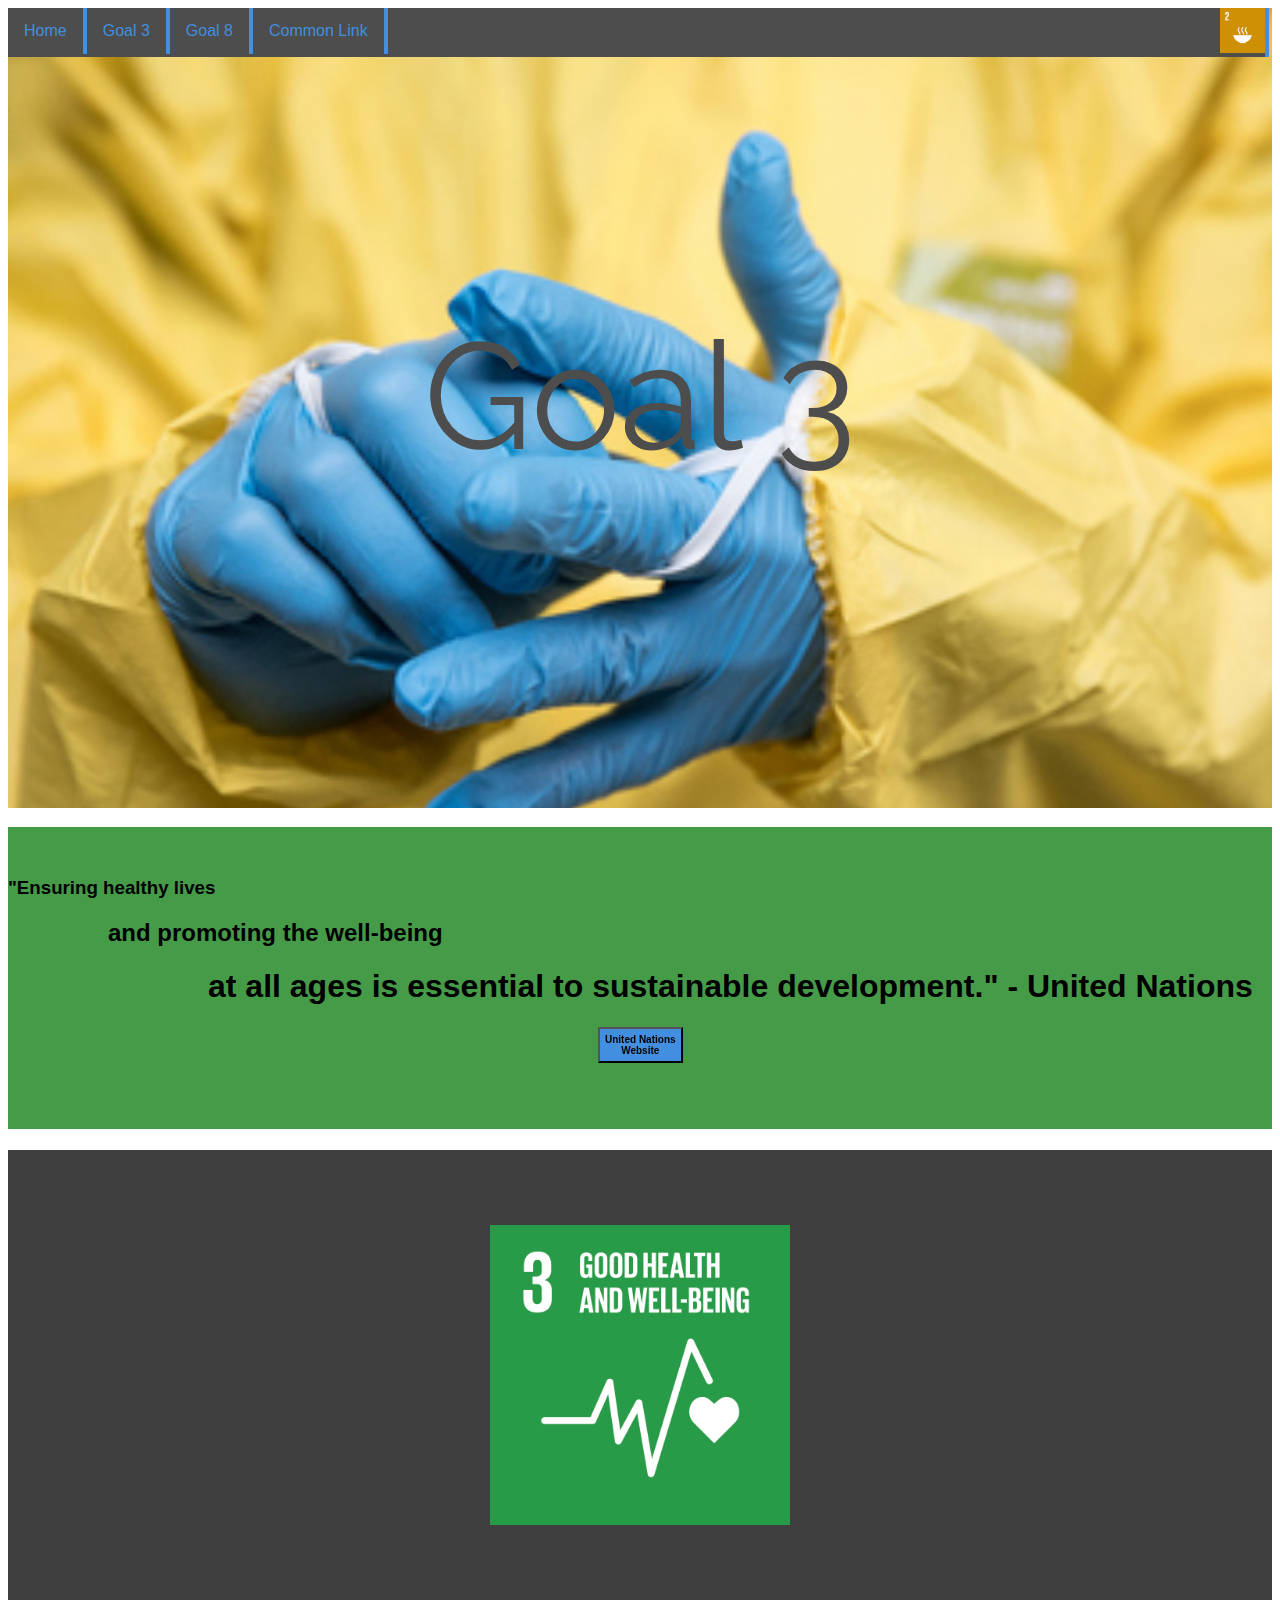
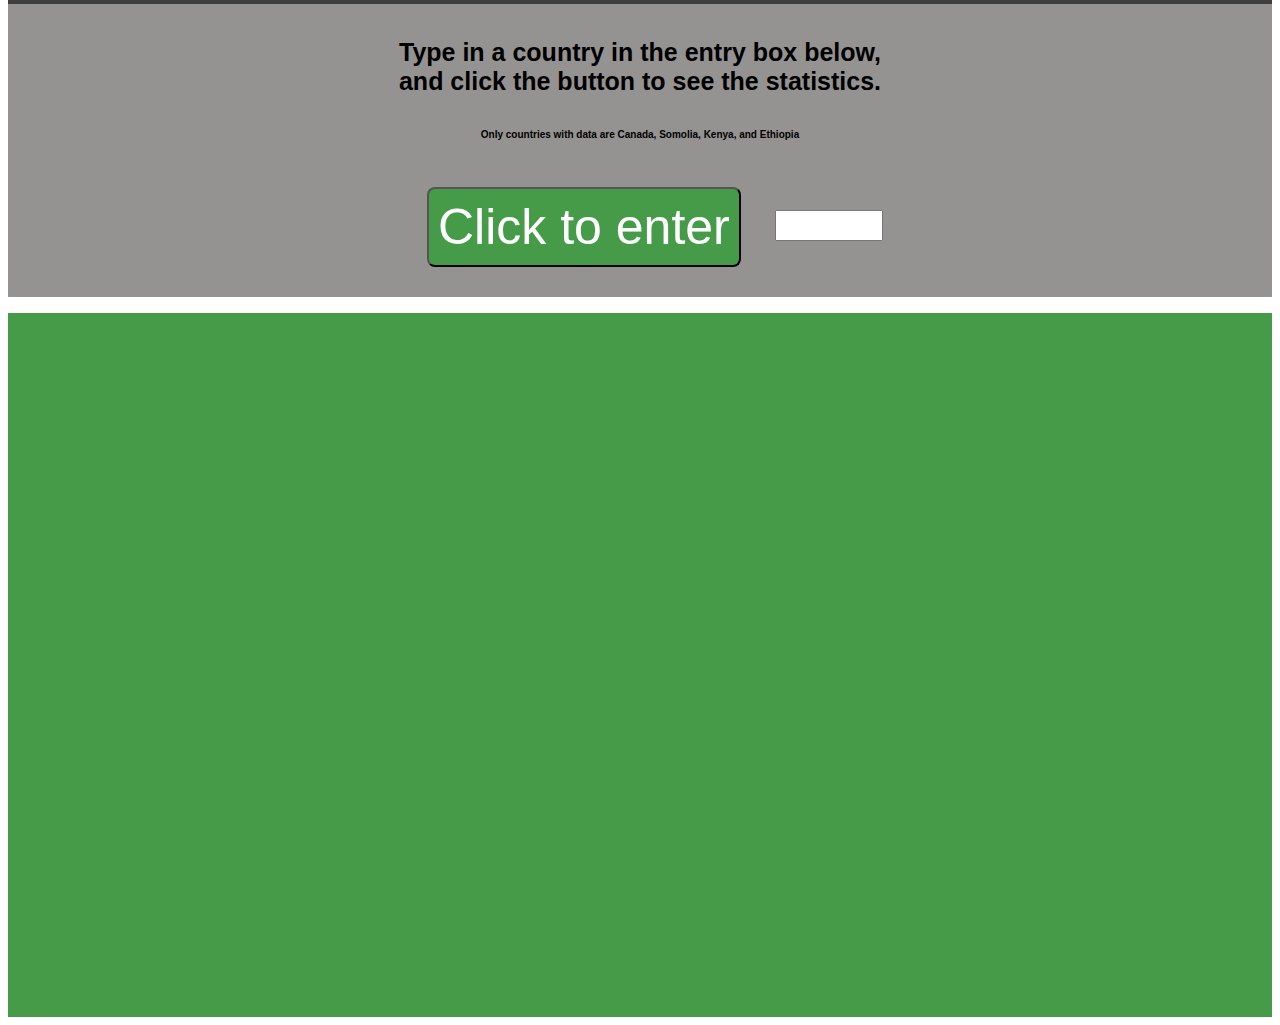
==== Final Project/goal3.html @ c84b636e "working on site" ====
<!DOCTYPE html>
<html>
<head>
	<title>Goal 3</title>

	<link rel="stylesheet" type="text/css" href="goalspages.css">

	<meta name="viewport" content="width=device-width, initial-scale=1">
    
    <link href="https://fonts.googleapis.com/css2?family=Raleway:wght@600&display=swap" rel="stylesheet">
</head>
<body>

<ul class="topnav">
	<li><a href="goals3-8LM.html">Home</a></li>
	<li><a href="goal3.html">Goal 3</a></li>
	<li><a href="goal8.html">Goal 8</a></li>
	<li><a href="commonlink.html">Common Link</a></li>
	<li style = "float: right;"> 
		<div id = "topimg">
			<img style = "height: 45px; width: auto" src="projectimages/17-Goals.gif">
		</div>
	</li>
</ul>

    
    
    
	<div class="parallax" div id="parallax3">
    <div class="parallaxtext" style="padding-top: 300px; color: #4D4D4D">Goal 3</div>
    </div>
    
			
    <div class="words" style="background-color: #469B49">
           
           <h3 style="padding-top: 50px"><strong>"Ensuring healthy lives</strong></h3>
           <h2 style="padding-left: 100px">and promoting the well-being</h2>
           <h1 style="padding-left: 200px; ">at all ages is essential to sustainable development." - United Nations</h1>
       
          <center> <button onclick="https://www.un.org/en/" class = "hvr-radial-out" style=" background: #418FDE; padding:5px; font-size: 10px; color: black; box-shadow: 0 0 0px rgba(0, 0, 0, 0);"><b>United Nations<br>Website</b></button></center>
        
        <h1 style="padding-bottom: 45px"></h1>
        
        </div>

	
<div class = "goalsdivs">
	
    <center>
        
        <div style="background-color: #3F3F3F">
        
        <img src="projectimages/E_SDG-goals_icons-individual-rgb-03.png" style="width: 300px; height: 300px; padding-top: 75px; padding-bottom: 75px">
            
        </div>
        
     <!-- <div class="flip-card">
  <div class="flip-card-inner">
    <div class="flip-card-front">
      <img src="projectimages/E_SDG-goals_icons-individual-rgb-03.png" alt="image" style="width:300px;height:300px;">
    </div>
    <div class="flip-card-back">
      <p class="words"></p>
    </div>
  </div>
</div>

-->
    
        
       
    
    
 <div class="words">
       
        <h4 style="font-size: 25px">Type in a country in the entry box below,<br>and click the button to see the statistics.</h4>
        <h5 style="font-size: 10px">Only countries with data are Canada, Somolia, Kenya, and Ethiopia</h5>
        </div>
        
       
        
        <button type="button"  id ="goal3button"  class = "hvr-radial-out" >Click to enter</button>
       
        <input type="text" id="fname">
       
            
        <p id="results"></p></center>


            
           
        
        
        
        
        
    
    
    
       
        
    </div>
    
    
 <div style="background-color: #469B49; padding-top: 50px; padding-bottom: 50px;" >
    
   <iframe src="https://ourworldindata.org/grapher/share-of-people-who-say-they-are-happy?time=1984..2014" style="width: 100%; height: 600px; border: 0px none;"></iframe> 
    
    </div>



<script src="script3.js"></script>


</body>
</html>
---- Final Project/goalspages.css ----
ul {
	  			list-style-type: none;
	  			margin: 0;
	  			padding: 0;
	  			overflow: hidden;
	  			background-color: #4D4D4D;
	  			position: fixed;
	  			width: 98.5%;
                z-index: 10000;
			}

			li {
			  	float: left;
			  	border-right: 4px solid #418FDE;
			}

			li a {
			  	display: block;
			  	color: #418FDE;
			  	text-align: center;
			 	padding: 14px 16px;
			  	text-decoration: none;
                font-family: 'Nunito Sans', sans-serif;
			  
			}


			li a:hover {
			  	background-color: #4D4D4D;
			}


		.hometitletext{

			color: #232222;
			font-size: 150px;
			text-align: center;
			font-family: 'Nunito Sans', sans-serif;

			
		}

        .parallaxtext{

			color: white;
			font-size: 150px;
			text-align: center;
			font-family: 'Raleway', sans-serif;;
			
		}



		#goal3button{

			background-color: #469B49;
			vertical-align: middle;
			color: white;
			font-size: 50px;
			padding: 9px;
			border-radius: 8px;
			margin: 30px;
			font-family: 'Nunito Sans', sans-serif;



		}

		#goal8button{

			background-color: #9F253E;
			vertical-align: middle;
			color: white;
			font-size: 50px;
			padding: 9px;
			border-radius: 8px;
			margin: 30px;
			font-family: 'Nunito Sans', sans-serif;

		}

		#commonlinkbtn{

			background-color: #949391;
			vertical-align: middle;
			color: white;
			font-size: 50px;
			padding: 9px;
			border-radius: 8px;
			margin: 30px;
			font-family: 'Nunito Sans', sans-serif;

		}

        .goalsdivs {
            
            background-color: #949391;
            
        }



		

		.active {
 			 background-color: #4D4D4D;
		}

		

		.parallax {

			
			min-height: 800px;
			background-attachment: fixed;
		  	background-position: center;
		  	background-repeat: no-repeat;
		  	background-size: cover;

		}

		#parallaxH {

			background-image: url("projectimages/Flag_of_the_United_Nations.svg");
		}

		#parallax3 {

			background-image: url("projectimages/817699.jpg");
		}
        
        #parallax8 {

			background-image: url("projectimages/429849.jpg");
		}

        #parallaxCL {
    			
            background-image: url("projectimages/United_Nations_Flags_-_cropped.jpg");

    
        }

		

		#smallimg {

			height: 100px;
			width: 100px;
			position: fixed;
			float: right;

		}

		#topimg {

			 float: right;

		}

        
        #results {
            
            text-align: center;
            font-family: 'Nunito Sans', sans-serif;
        }

        #fname {
            height: 25px;
            width: 100px;
            

        }


        .flip-card {
          background-color: transparent;
          width: 300px;
          height: 200px;
          perspective: 1000px;
          padding-top: 100px;
          padding-bottom: 200px;
        }

        .flip-card-inner {
          position: relative;
          width: 100%;
          height: 100%;
          text-align: center;
          transition: transform 0.9s;
          transform-style: preserve-3d;
        }

       /* .flip-card:hover .flip-card-inner {
          transform: rotateY(180deg);
        }
*/

        .flip-card-front, .flip-card-back {
          position: absolute;
          width: 100%;
          height: 100%;
          -webkit-backface-visibility: hidden;
          backface-visibility: hidden;
        }

        .flip-card-front {
          background-color: #bbb;
          color: black;
        }

        .flip-card-back {
        background-color: #469B49;
        color: white;
        transform: rotateY(180deg);
        width: 300px;
        height: 300px;
        }


        .words {
    
            font-family: 'Nunito Sans', sans-serif;
    
        }

        


ul.topnav li a:hover:not(.active) {background-color: #3F3F3F}
ul.topnav li a.active {background-color: #3F3F3F}




        .hvr-radial-out {
  display: inline-block;
  vertical-align: middle;
  -webkit-transform: perspective(1px) translateZ(0);
  transform: perspective(1px) translateZ(0);
  box-shadow: 0 0 1px rgba(0, 0, 0, 0);
  position: relative;
  overflow: hidden;
  background: #e1e1e1;
  -webkit-transition-property: color;
  transition-property: color;
  -webkit-transition-duration: 0.3s;
  transition-duration: 0.3s;
}
.hvr-radial-out:before {
  content: "";
  position: absolute;
  z-index: -1;
  top: 0;
  left: 0;
  right: 0;
  bottom: 0;
  background: #4D4D4D;
  border-radius: 100%;
  -webkit-transform: scale(0);
  transform: scale(0);
  -webkit-transition-property: transform;
  transition-property: transform;
  -webkit-transition-duration: 0.3s;
  transition-duration: 0.3s;
  -webkit-transition-timing-function: ease-out;
  transition-timing-function: ease-out;
}
.hvr-radial-out:hover, .hvr-radial-out:focus, .hvr-radial-out:active {
  color: white;
}
.hvr-radial-out:hover:before, .hvr-radial-out:focus:before, .hvr-radial-out:active:before {
  -webkit-transform: scale(2);
  transform: scale(2);
}
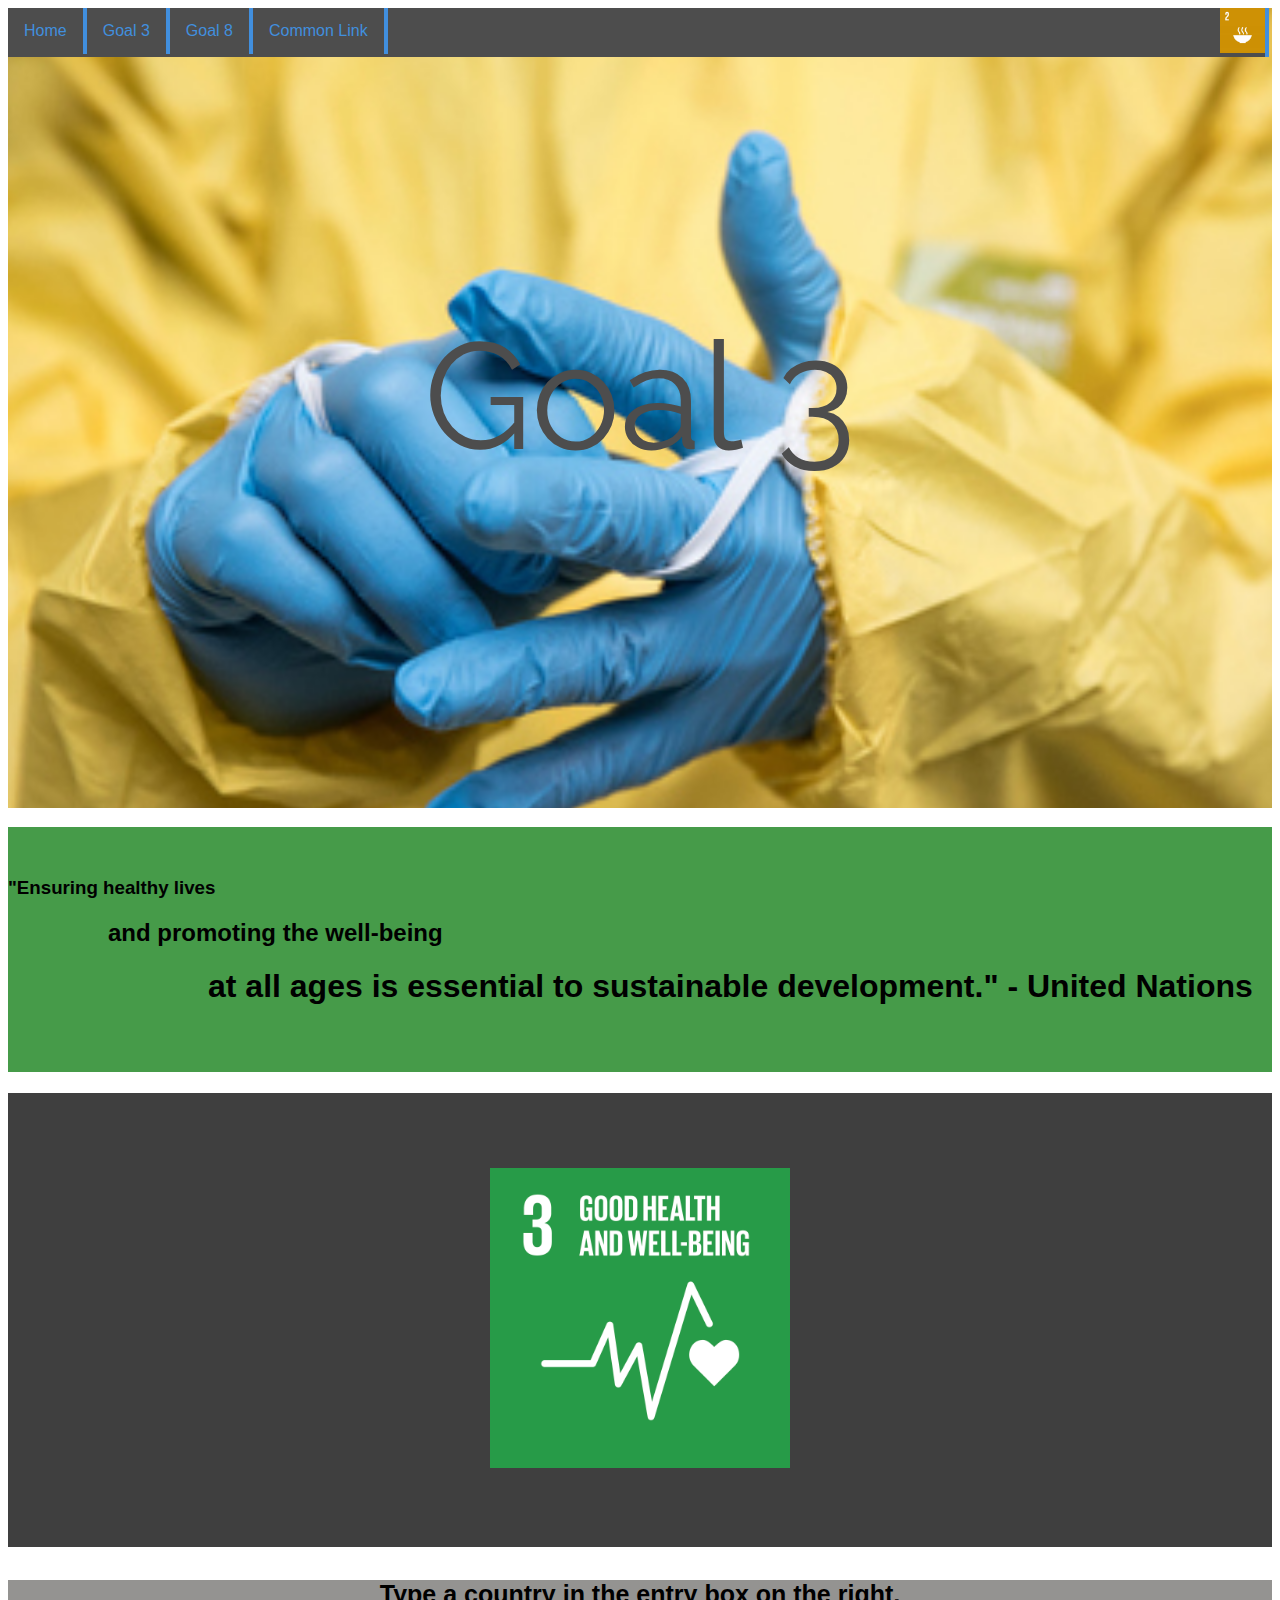
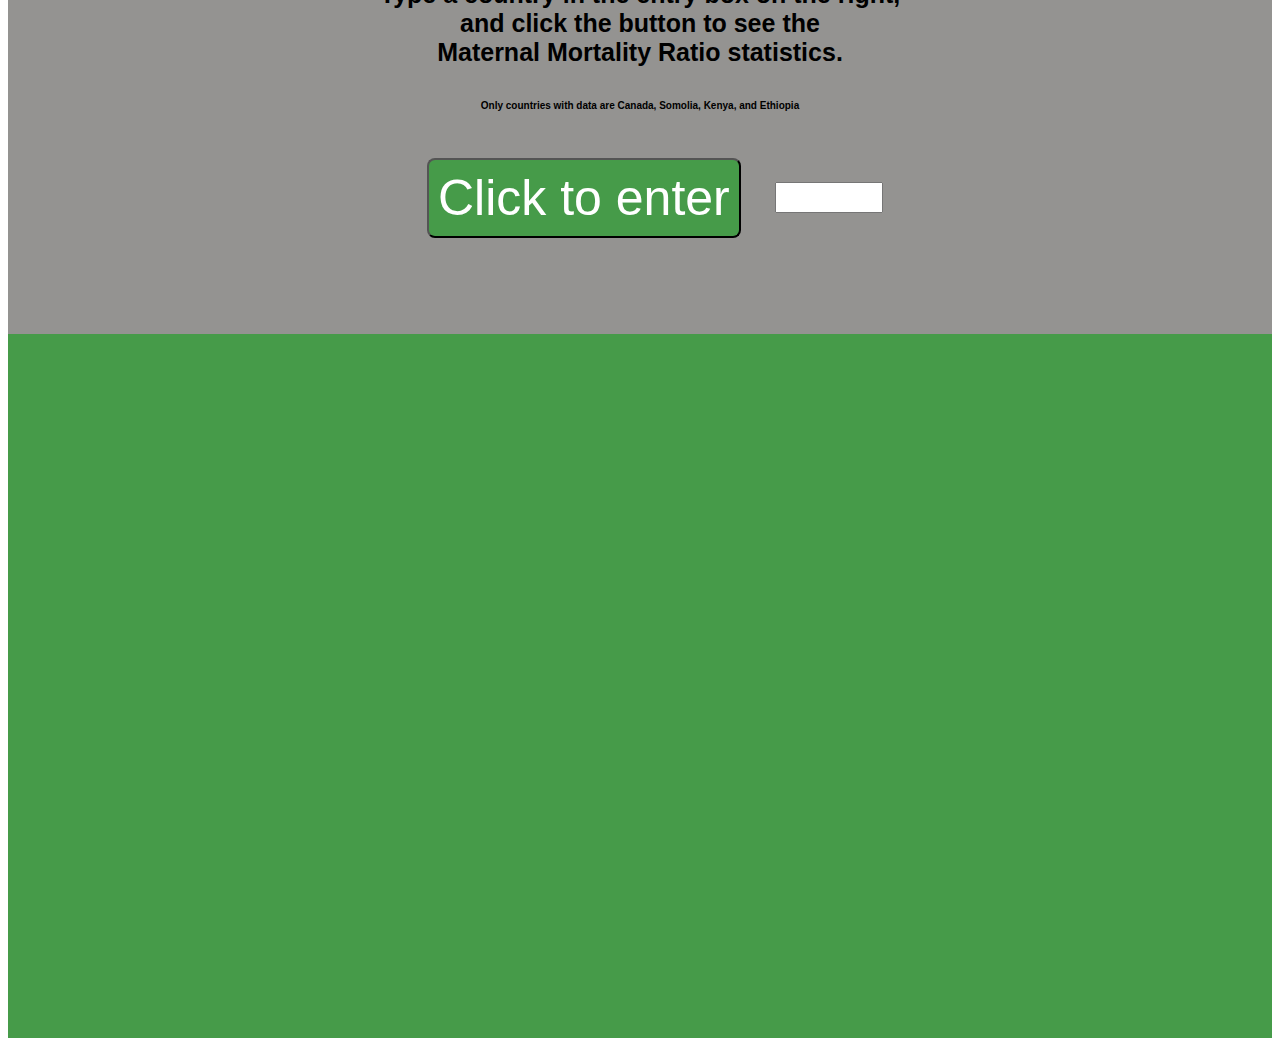
==== commit 73e065d2: "work" ====
--- a/Final Project/goal3.html
+++ b/Final Project/goal3.html
@@ -37,55 +37,44 @@
            <h2 style="padding-left: 100px">and promoting the well-being</h2>
            <h1 style="padding-left: 200px; ">at all ages is essential to sustainable development." - United Nations</h1>
        
-          <center> <button onclick="https://www.un.org/en/" class = "hvr-radial-out" style=" background: #418FDE; padding:5px; font-size: 10px; color: black; box-shadow: 0 0 0px rgba(0, 0, 0, 0);"><b>United Nations<br>Website</b></button></center>
+        <!--  <center> <button onclick="window.location.href = https://www.un.org/en/" class = "hvr-radial-out" style=" background: #418FDE; padding:5px; font-size: 10px; color: black; box-shadow: 0 0 0px rgba(0, 0, 0, 0);"><b>United Nations<br>Website</b></button></center> -->
         
         <h1 style="padding-bottom: 45px"></h1>
         
         </div>
 
+<center>
+    <div class = "goalsdivs">    
+        <div class="words">
+            <div style="background-color: #3F3F3F; margin-top: 10px; margin-bottom: 10px">
+        
+        <img src="projectimages/E_SDG-goals_icons-individual-rgb-03.png" onclick="window.open(https://www.un.org/sustainabledevelopment/health/)" style="width: 300px; height: 300px; padding-top: 75px; padding-bottom: 75px">
+            </div>
+        </div>
+    </div>
+</center>
 	
 <div class = "goalsdivs">
 	
     <center>
         
-        <div style="background-color: #3F3F3F">
-        
-        <img src="projectimages/E_SDG-goals_icons-individual-rgb-03.png" style="width: 300px; height: 300px; padding-top: 75px; padding-bottom: 75px">
-            
-        </div>
-        
-     <!-- <div class="flip-card">
-  <div class="flip-card-inner">
-    <div class="flip-card-front">
-      <img src="projectimages/E_SDG-goals_icons-individual-rgb-03.png" alt="image" style="width:300px;height:300px;">
-    </div>
-    <div class="flip-card-back">
-      <p class="words"></p>
-    </div>
-  </div>
-</div>
 
--->
     
-        
+ <div class="words" style="margin-top: 10px" >
        
-    
-    
- <div class="words">
-       
-        <h4 style="font-size: 25px">Type in a country in the entry box below,<br>and click the button to see the statistics.</h4>
+        <h4 style="font-size: 25px">Type a country in the entry box on the right,<br>and click the button to see the<br>Maternal Mortality Ratio statistics.</h4>
         <h5 style="font-size: 10px">Only countries with data are Canada, Somolia, Kenya, and Ethiopia</h5>
         </div>
         
-       
+       <div class="words" style="padding-bottom: 50px">
         
         <button type="button"  id ="goal3button"  class = "hvr-radial-out" >Click to enter</button>
        
         <input type="text" id="fname">
        
             
-        <p id="results"></p></center>
-
+        <p id="results" style="font-weight: bold"></p></center>
+</div>
 
             
            
--- a/Final Project/goalspages.css
+++ b/Final Project/goalspages.css
@@ -173,7 +173,7 @@
 
         }
 
-
+/*
         .flip-card {
           background-color: transparent;
           width: 300px;
@@ -192,10 +192,10 @@
           transform-style: preserve-3d;
         }
 
-       /* .flip-card:hover .flip-card-inner {
+        .flip-card:hover .flip-card-inner {
           transform: rotateY(180deg);
         }
-*/
+
 
         .flip-card-front, .flip-card-back {
           position: absolute;
@@ -217,7 +217,7 @@
         width: 300px;
         height: 300px;
         }
-
+*/
 
         .words {
     
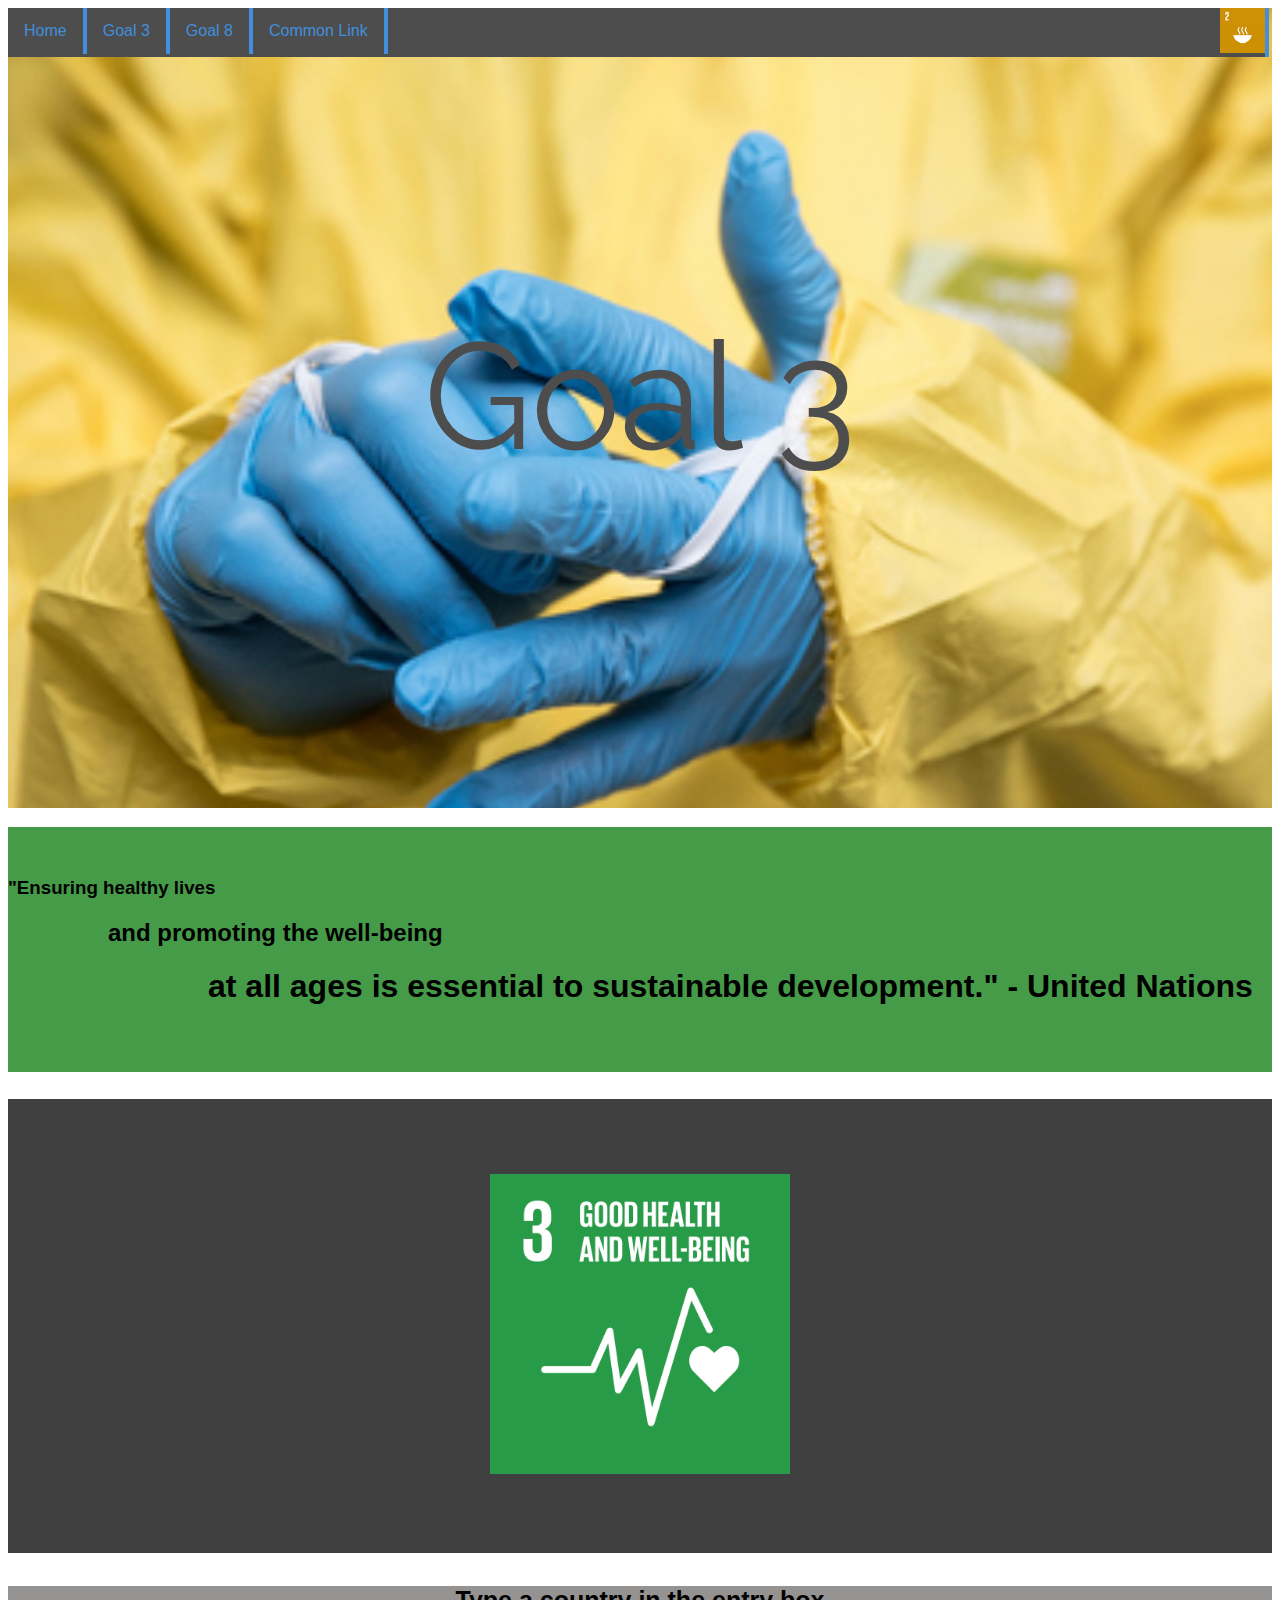
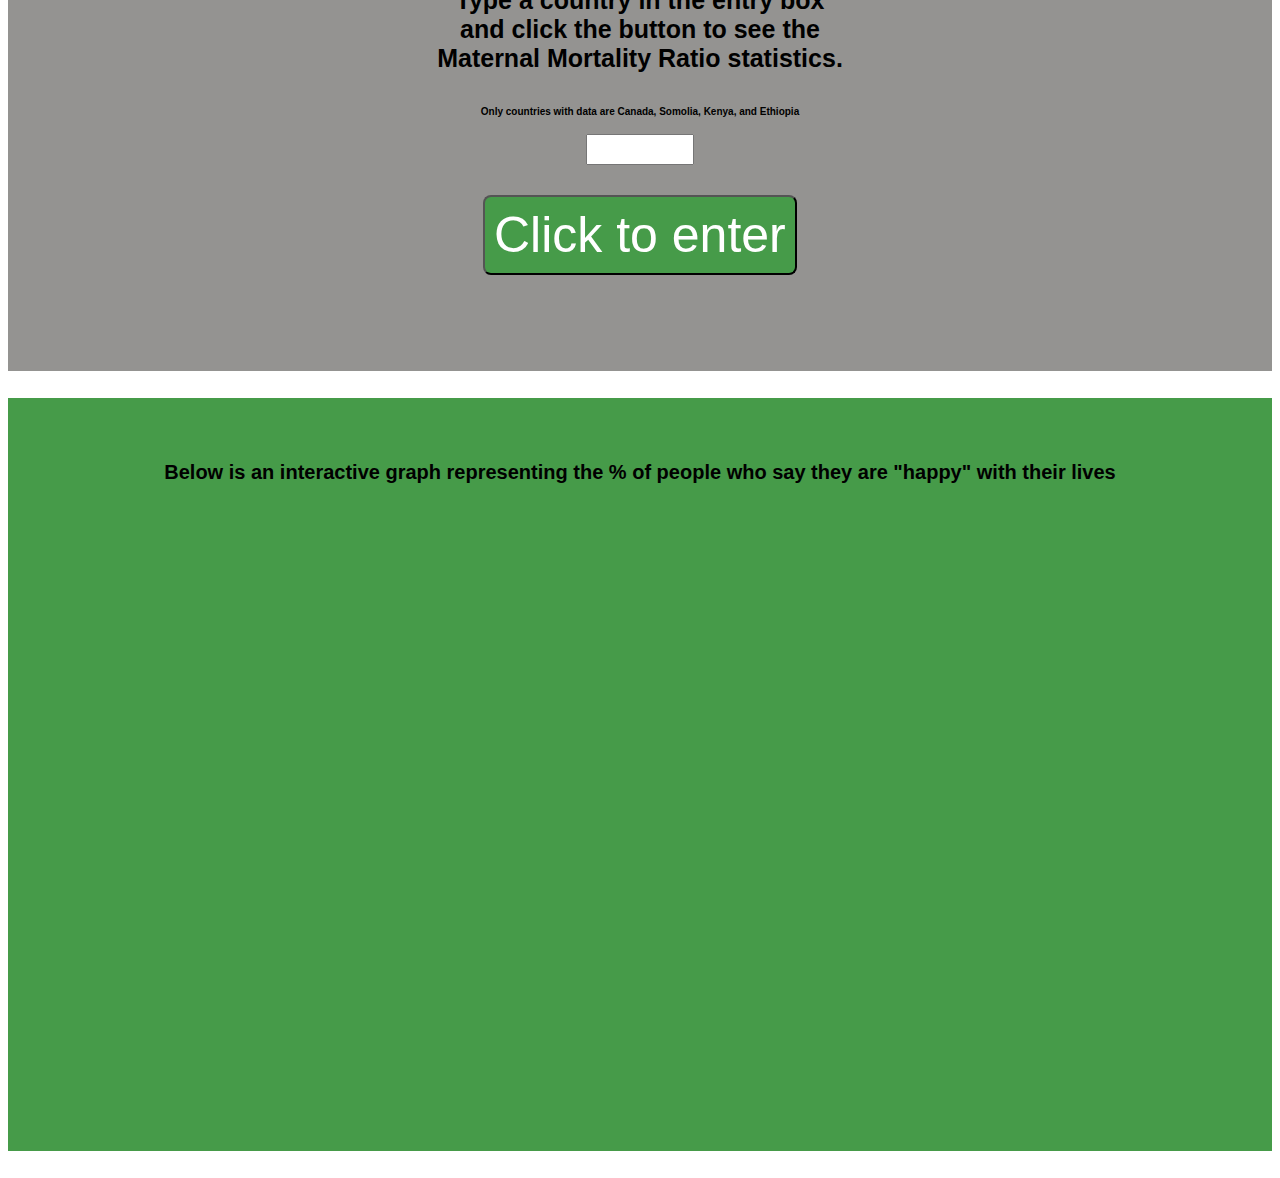
==== commit 58333eaa: "push" ====
--- a/Final Project/goal3.html
+++ b/Final Project/goal3.html
@@ -46,7 +46,7 @@
 <center>
     <div class = "goalsdivs">    
         <div class="words">
-            <div style="background-color: #3F3F3F; margin-top: 10px; margin-bottom: 10px">
+            <div style="background-color: #3F3F3F; margin-top: 27px; margin-bottom: 10px">
         
         <img src="projectimages/E_SDG-goals_icons-individual-rgb-03.png" onclick="window.open(https://www.un.org/sustainabledevelopment/health/)" style="width: 300px; height: 300px; padding-top: 75px; padding-bottom: 75px">
             </div>
@@ -60,17 +60,20 @@
         
 
     
- <div class="words" style="margin-top: 10px" >
+ <div class="words" >
        
-        <h4 style="font-size: 25px">Type a country in the entry box on the right,<br>and click the button to see the<br>Maternal Mortality Ratio statistics.</h4>
+        <h4 style="font-size: 25px">Type a country in the entry box<br>and click the button to see the<br>Maternal Mortality Ratio statistics.</h4>
         <h5 style="font-size: 10px">Only countries with data are Canada, Somolia, Kenya, and Ethiopia</h5>
         </div>
         
-       <div class="words" style="padding-bottom: 50px">
+       <div class="words" style="padding-bottom: 50px; margin-bottom: 27px">
+           
+        <div><input type="text" id="fname"></div>
+           
+        <div><button type="button"  id ="goal3button"  class = "hvr-radial-out" >Click to enter</button></div>
+       
+       
         
-        <button type="button"  id ="goal3button"  class = "hvr-radial-out" >Click to enter</button>
-       
-        <input type="text" id="fname">
        
             
         <p id="results" style="font-weight: bold"></p></center>
@@ -91,8 +94,10 @@
     </div>
     
     
- <div style="background-color: #469B49; padding-top: 50px; padding-bottom: 50px;" >
-    
+ <div style="background-color: #469B49; padding-top: 50px; padding-bottom: 50px; margin-bottom: 27px" >
+     
+    <center><h1 class="words" style="font-size: 20px">Below is an interactive graph representing the % of people who say they are "happy" with their lives</h1></center>
+     
    <iframe src="https://ourworldindata.org/grapher/share-of-people-who-say-they-are-happy?time=1984..2014" style="width: 100%; height: 600px; border: 0px none;"></iframe> 
     
     </div>
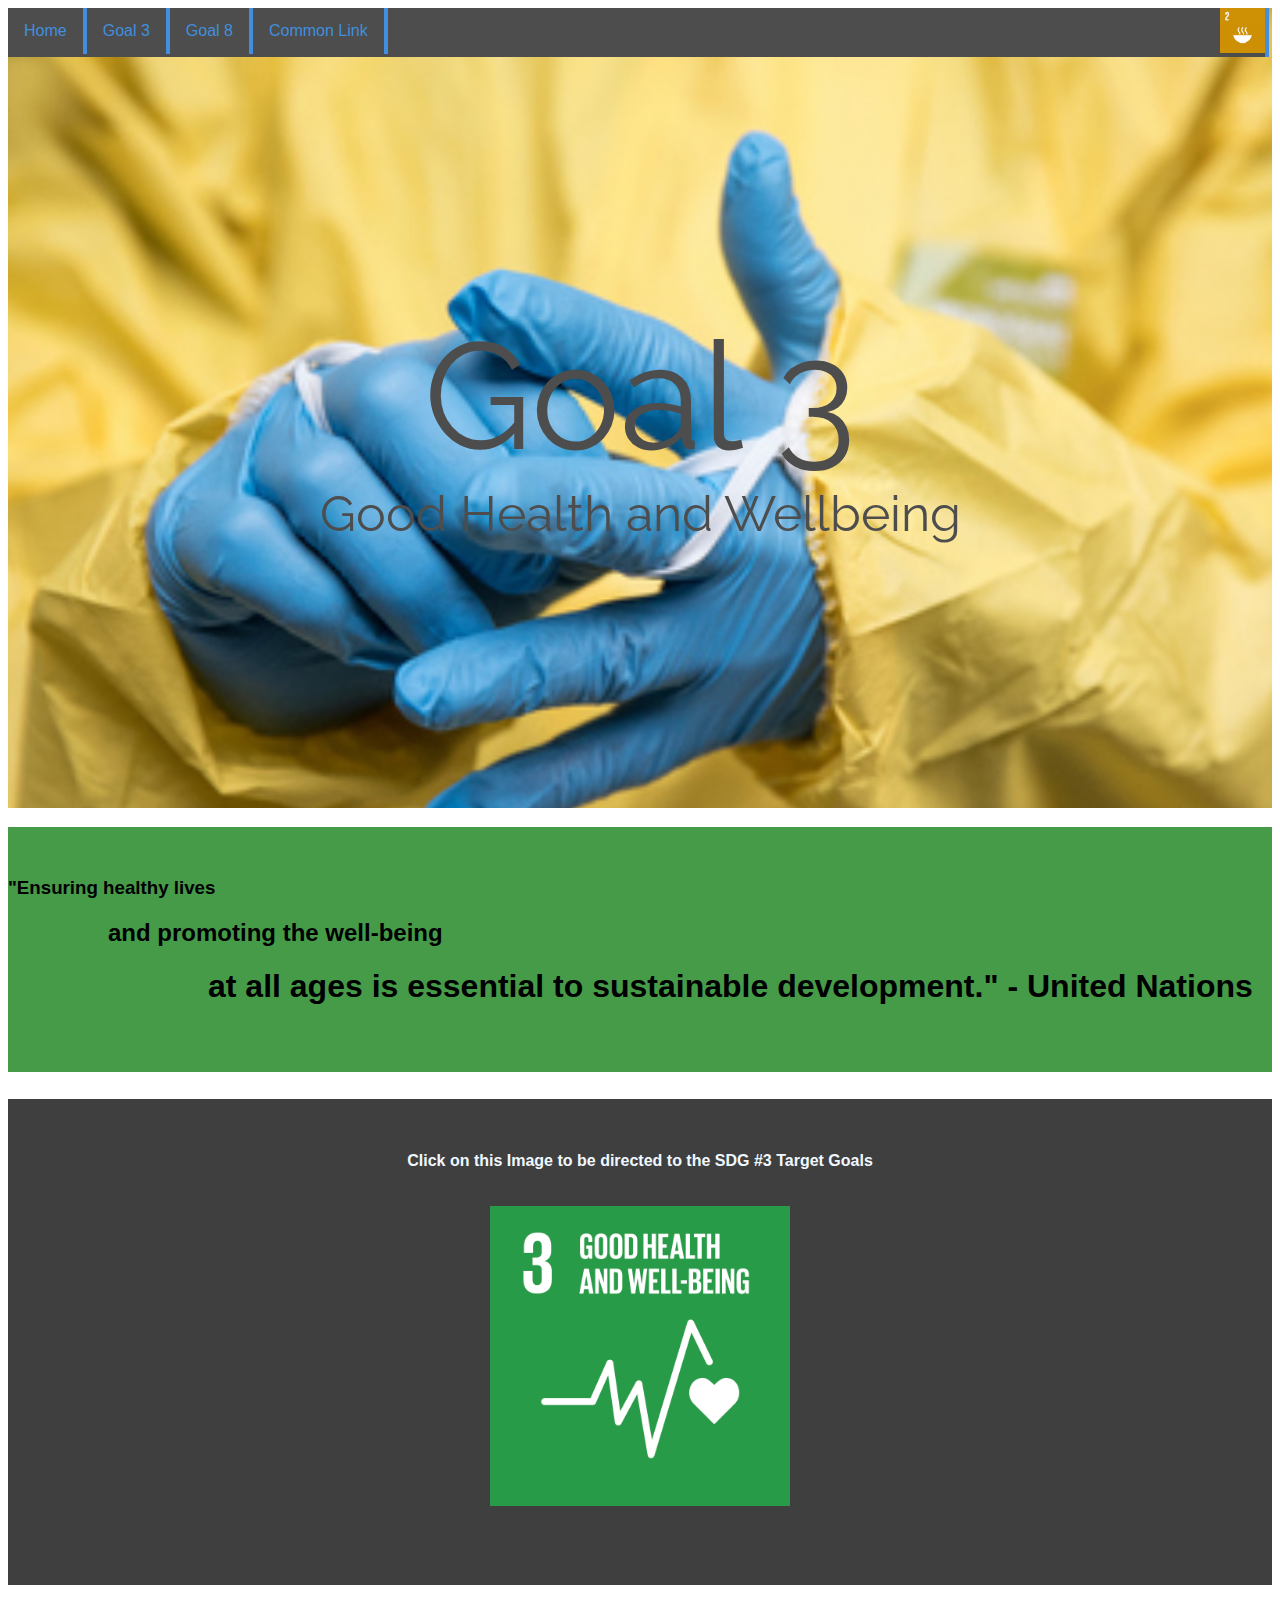
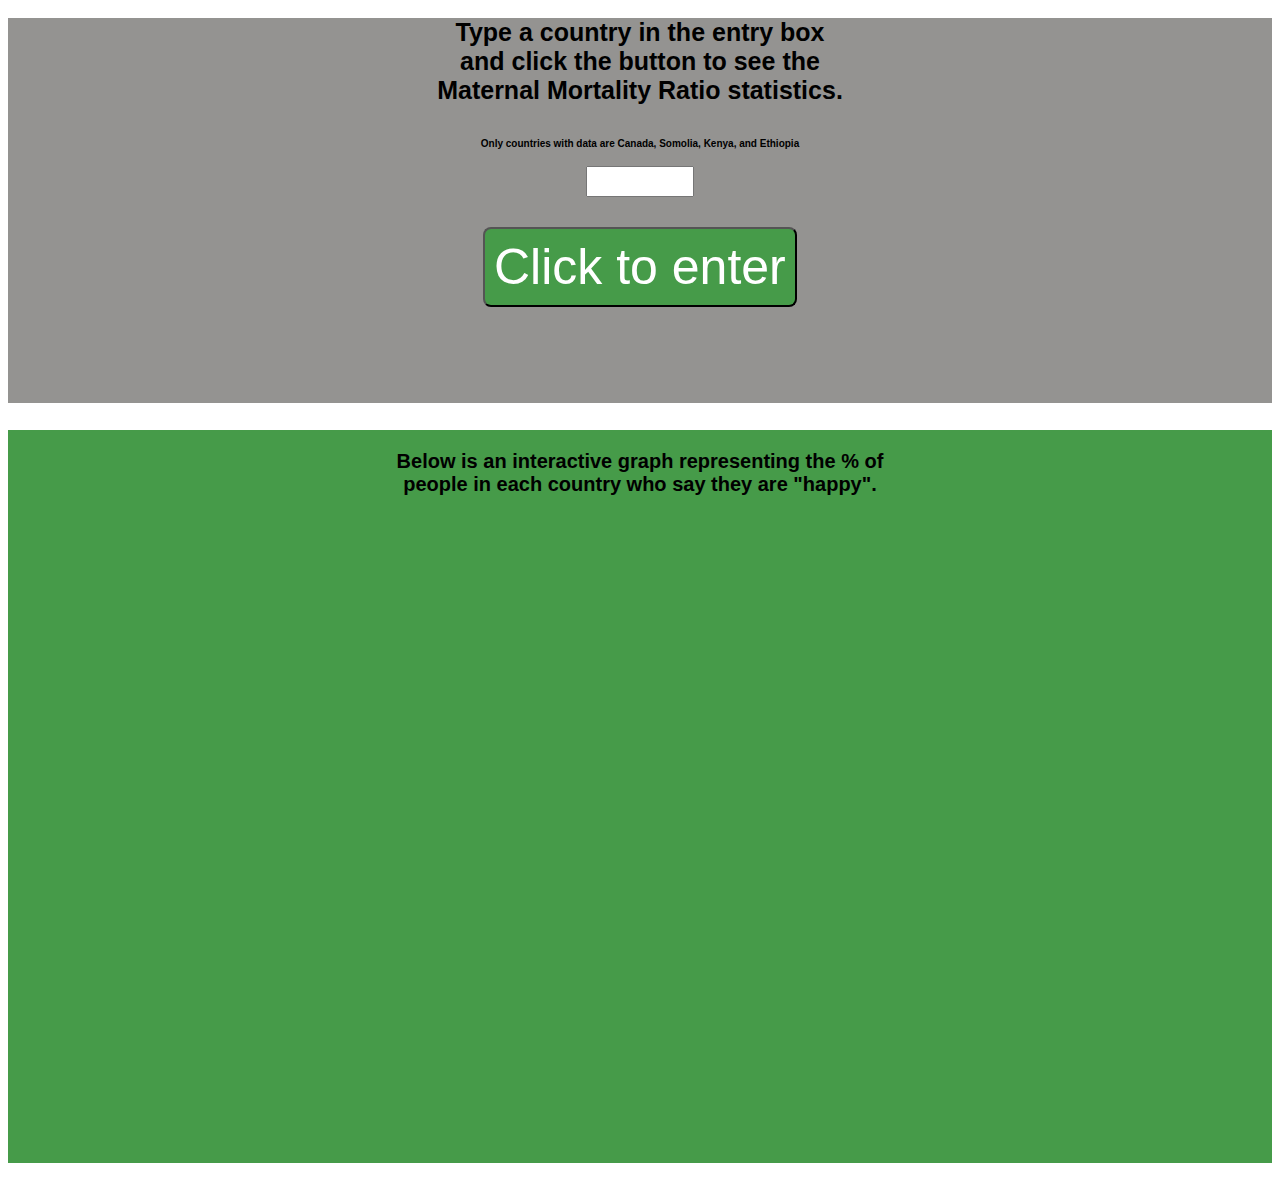
==== commit 170799b7: "last push for april 1 2020" ====
--- a/Final Project/goal3.html
+++ b/Final Project/goal3.html
@@ -28,6 +28,7 @@
     
 	<div class="parallax" div id="parallax3">
     <div class="parallaxtext" style="padding-top: 300px; color: #4D4D4D">Goal 3</div>
+    <div class="parallaxtext" style="color: #4D4D4D; font-size: 50px">Good Health and Wellbeing</div>
     </div>
     
 			
@@ -47,12 +48,19 @@
     <div class = "goalsdivs">    
         <div class="words">
             <div style="background-color: #3F3F3F; margin-top: 27px; margin-bottom: 10px">
+        <p style="color: aliceblue; padding-top: 53px; font-weight: bold">Click on this Image to be directed to the SDG #3 Target Goals</p>
+                <a href="https://www.who.int/sdg/targets/en/">
+<img border="0" alt="g3img" src="projectimages/E_SDG-goals_icons-individual-rgb-03.png" width="300px" height="300px" style="padding-top: 20px; padding-bottom: 75px">
+</a>
         
-        <img src="projectimages/E_SDG-goals_icons-individual-rgb-03.png" onclick="window.open(https://www.un.org/sustainabledevelopment/health/)" style="width: 300px; height: 300px; padding-top: 75px; padding-bottom: 75px">
+            
+        
+                
             </div>
         </div>
     </div>
 </center>
+    
 	
 <div class = "goalsdivs">
 	
@@ -94,9 +102,9 @@
     </div>
     
     
- <div style="background-color: #469B49; padding-top: 50px; padding-bottom: 50px; margin-bottom: 27px" >
+ <div style="background-color: #469B49; padding-top: 7px; padding-bottom: 50px; margin-bottom: 27px" >
      
-    <center><h1 class="words" style="font-size: 20px">Below is an interactive graph representing the % of people who say they are "happy" with their lives</h1></center>
+    <center><h1 class="words" style="font-size: 20px">Below is an interactive graph representing the % of <br> people in each country who say they are "happy".</h1></center>
      
    <iframe src="https://ourworldindata.org/grapher/share-of-people-who-say-they-are-happy?time=1984..2014" style="width: 100%; height: 600px; border: 0px none;"></iframe> 
     
--- a/Final Project/goalspages.css
+++ b/Final Project/goalspages.css
@@ -132,7 +132,7 @@
         
         #parallax8 {
 
-			background-image: url("projectimages/429849.jpg");
+			background-image: url("projectimages/293953.jpg");
 		}
 
         #parallaxCL {
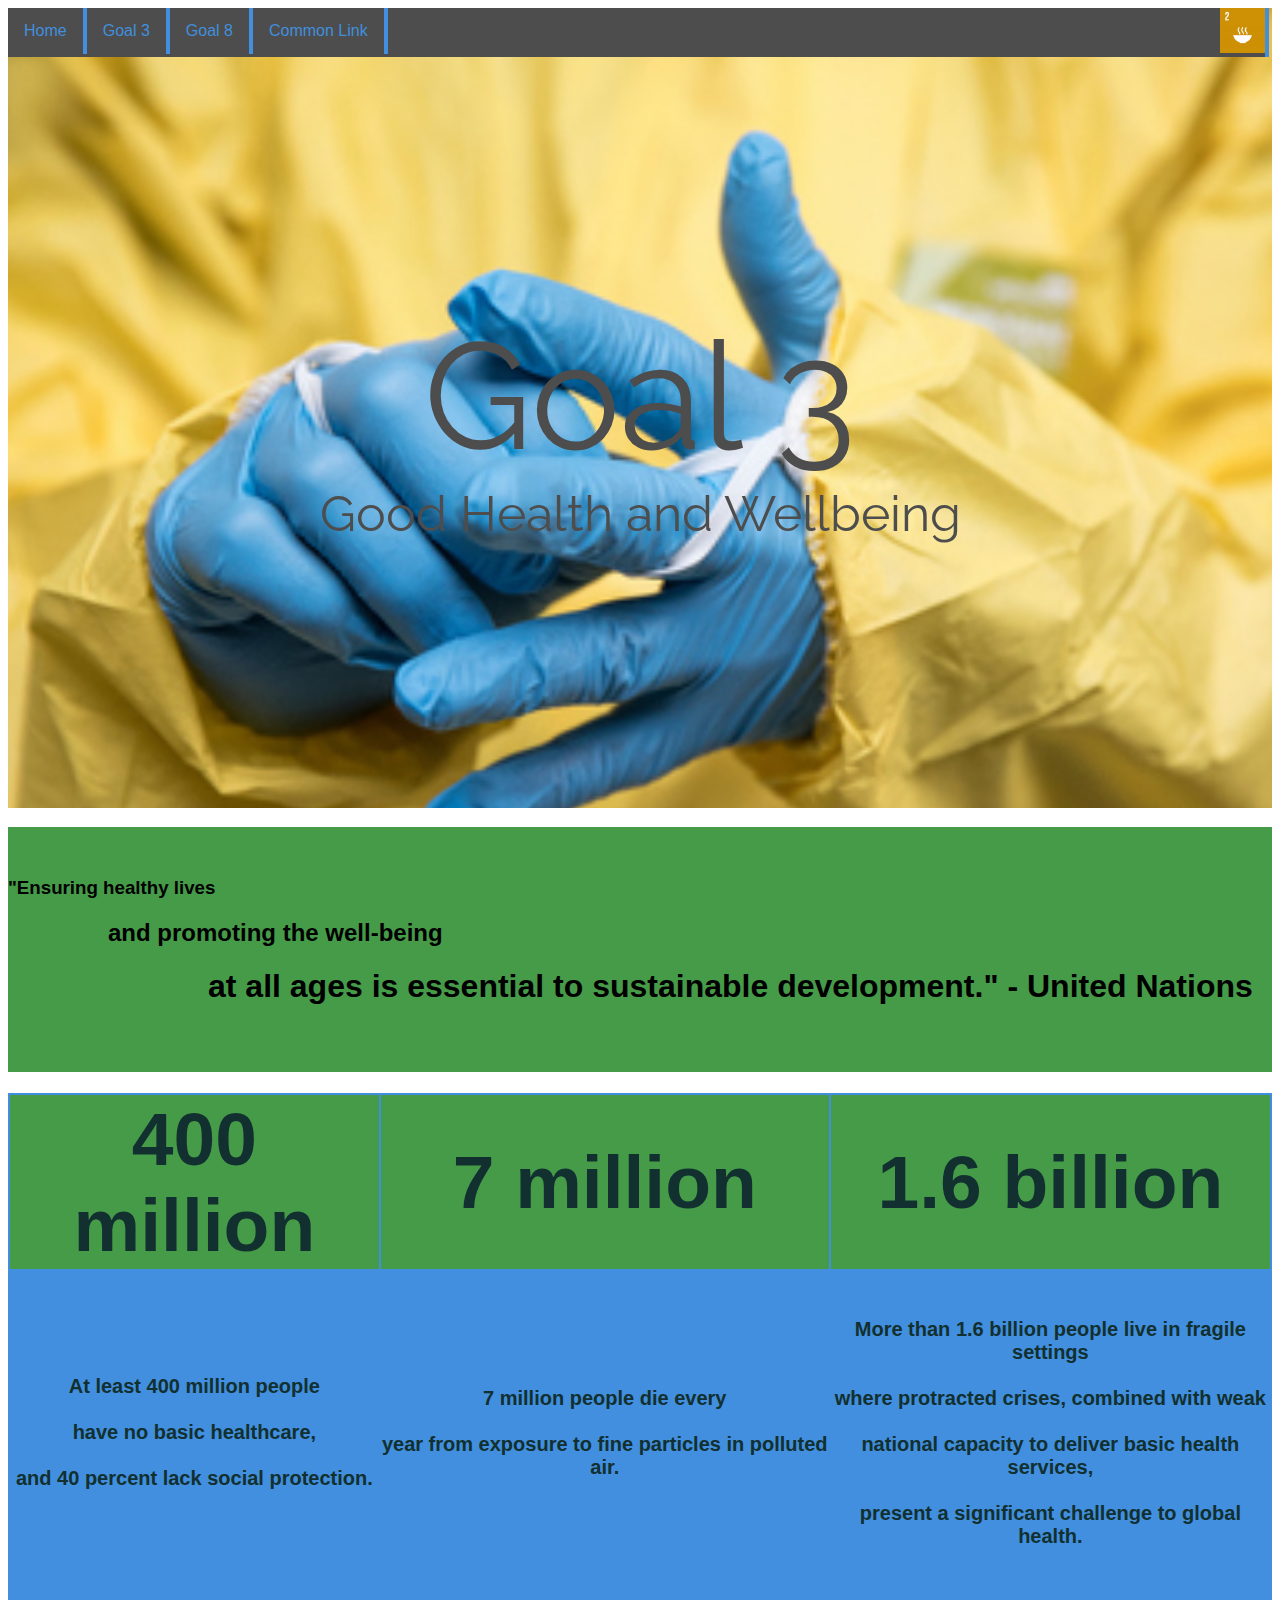
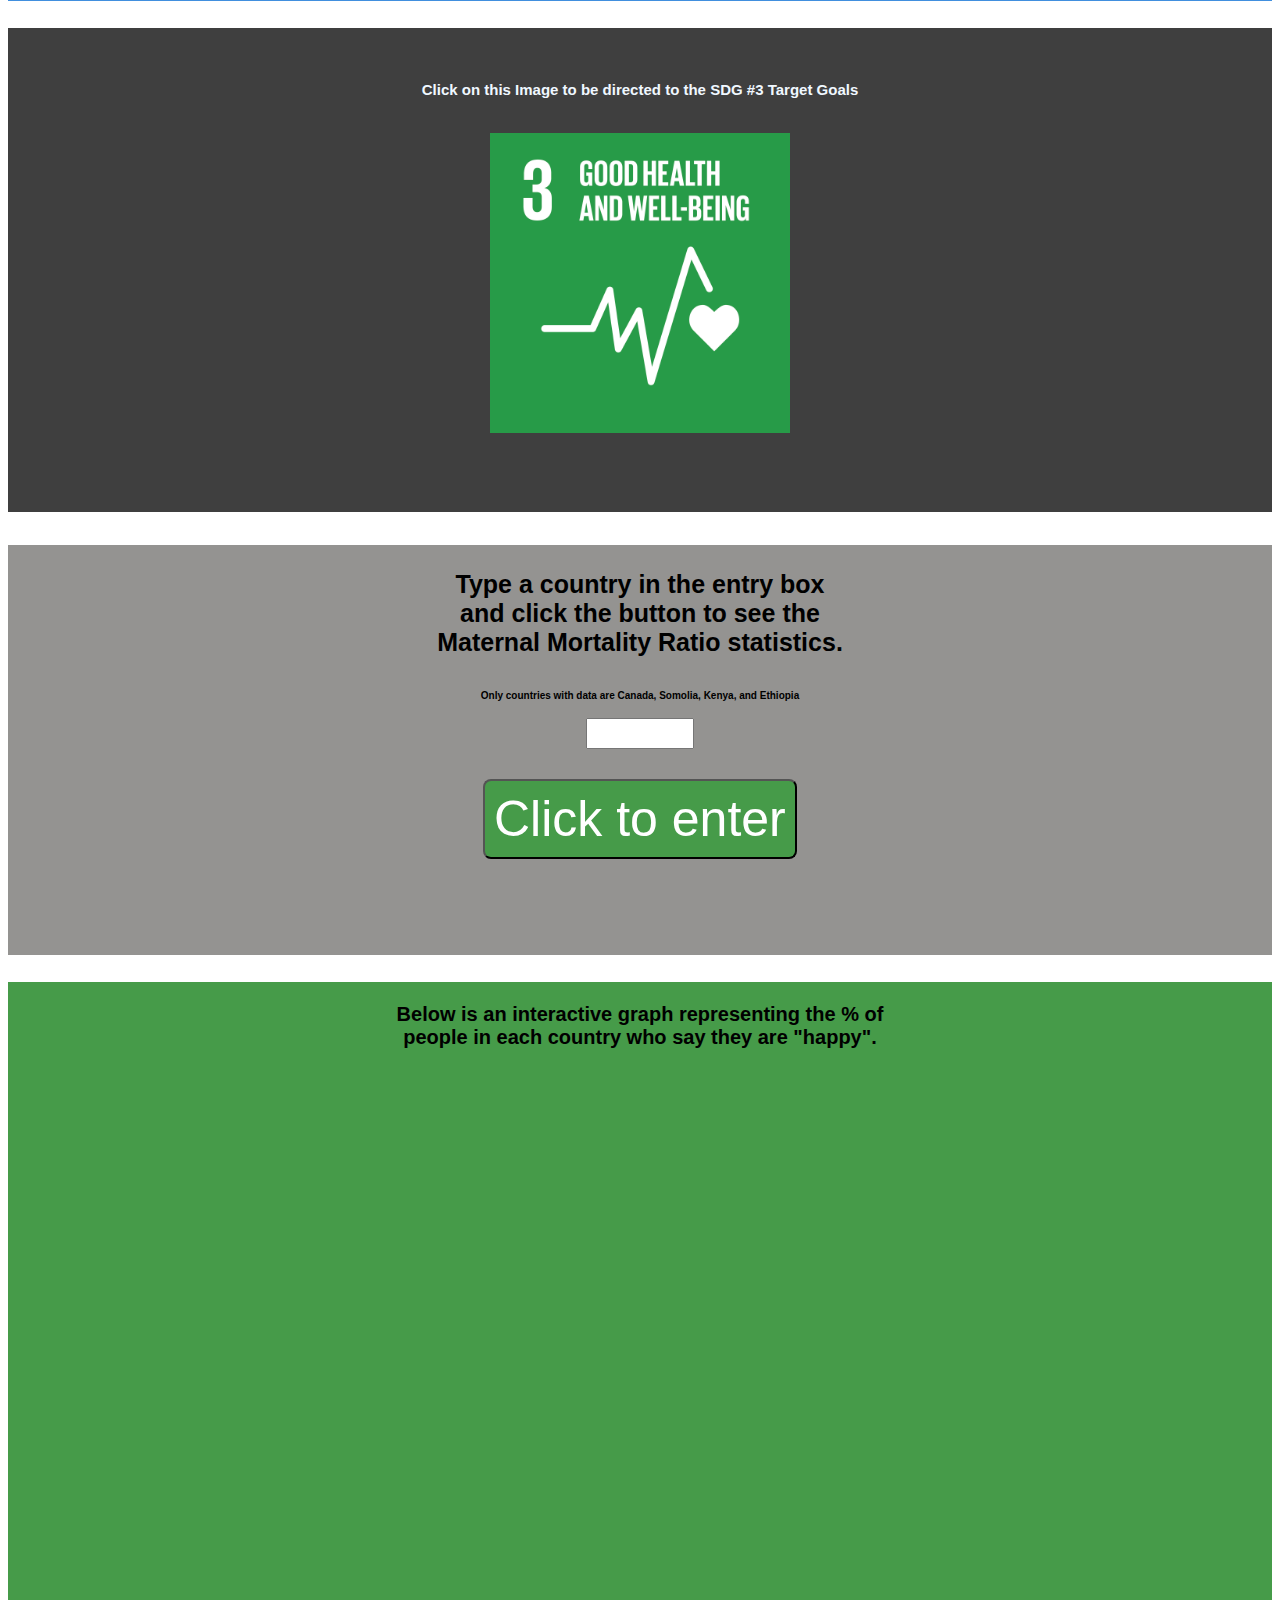
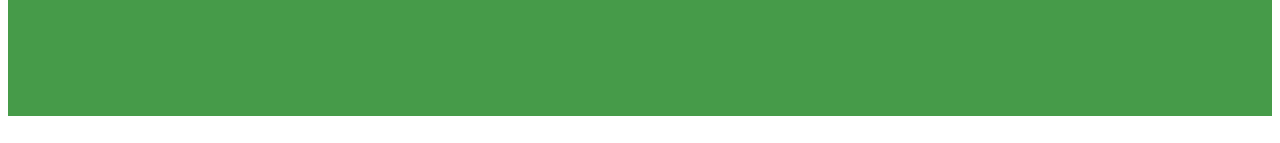
==== commit 9c9b173a: "more work apr 1" ====
--- a/Final Project/goal3.html
+++ b/Final Project/goal3.html
@@ -36,19 +36,38 @@
            
            <h3 style="padding-top: 50px"><strong>"Ensuring healthy lives</strong></h3>
            <h2 style="padding-left: 100px">and promoting the well-being</h2>
-           <h1 style="padding-left: 200px; ">at all ages is essential to sustainable development." - United Nations</h1>
+           <h1 style="padding-left: 200px;">at all ages is essential to sustainable development." - United Nations</h1>
        
-        <!--  <center> <button onclick="window.location.href = https://www.un.org/en/" class = "hvr-radial-out" style=" background: #418FDE; padding:5px; font-size: 10px; color: black; box-shadow: 0 0 0px rgba(0, 0, 0, 0);"><b>United Nations<br>Website</b></button></center> -->
+        
         
         <h1 style="padding-bottom: 45px"></h1>
         
         </div>
+    
+    <div class="words" style="background-color: #418FDE">
+        
+        <table style="width:100%; padding-bottom: 50px">
+            <tr>
+                <th>400 million</th>
+                <th>7 million</th>
+                <th>1.6 billion</th>
+            </tr>
+            <tr>
+                <td><br><br>At least 400 million people <br><br>have no basic healthcare, <br><br>and 40 percent lack social protection.</td>
+                <td><br><br>7 million people die every <br><br>year from exposure to fine particles in polluted air.</td>
+                <td><br><br>More than 1.6 billion people live in fragile settings <br><br>where protracted crises, combined with weak <br><br>national capacity to deliver basic health services,<br><br> present a significant challenge to global health.</td>
+            </tr>
+        </table>
+        
+        
+    
+    </div>
 
 <center>
     <div class = "goalsdivs">    
         <div class="words">
             <div style="background-color: #3F3F3F; margin-top: 27px; margin-bottom: 10px">
-        <p style="color: aliceblue; padding-top: 53px; font-weight: bold">Click on this Image to be directed to the SDG #3 Target Goals</p>
+        <p style="color: aliceblue; padding-top: 53px; font-weight: bold; font-size: 15px">Click on this Image to be directed to the SDG #3 Target Goals</p>
                 <a href="https://www.who.int/sdg/targets/en/">
 <img border="0" alt="g3img" src="projectimages/E_SDG-goals_icons-individual-rgb-03.png" width="300px" height="300px" style="padding-top: 20px; padding-bottom: 75px">
 </a>
@@ -70,7 +89,7 @@
     
  <div class="words" >
        
-        <h4 style="font-size: 25px">Type a country in the entry box<br>and click the button to see the<br>Maternal Mortality Ratio statistics.</h4>
+        <h4 style="font-size: 25px; padding-top: 25px">Type a country in the entry box<br>and click the button to see the<br>Maternal Mortality Ratio statistics.</h4>
         <h5 style="font-size: 10px">Only countries with data are Canada, Somolia, Kenya, and Ethiopia</h5>
         </div>
         
--- a/Final Project/goalspages.css
+++ b/Final Project/goalspages.css
@@ -29,6 +29,28 @@
 			li a:hover {
 			  	background-color: #4D4D4D;
 			}
+
+            th {
+                
+                color: #123030;
+                font-size: 75px;
+                background-color: #469B49;
+                
+            }
+
+            tr{
+
+                color: #123030;
+                text-align: center;
+                font-weight: bold;
+                
+            }
+            
+            td {
+
+                font-size: 20px;
+                
+            }
 
 
 		.hometitletext{
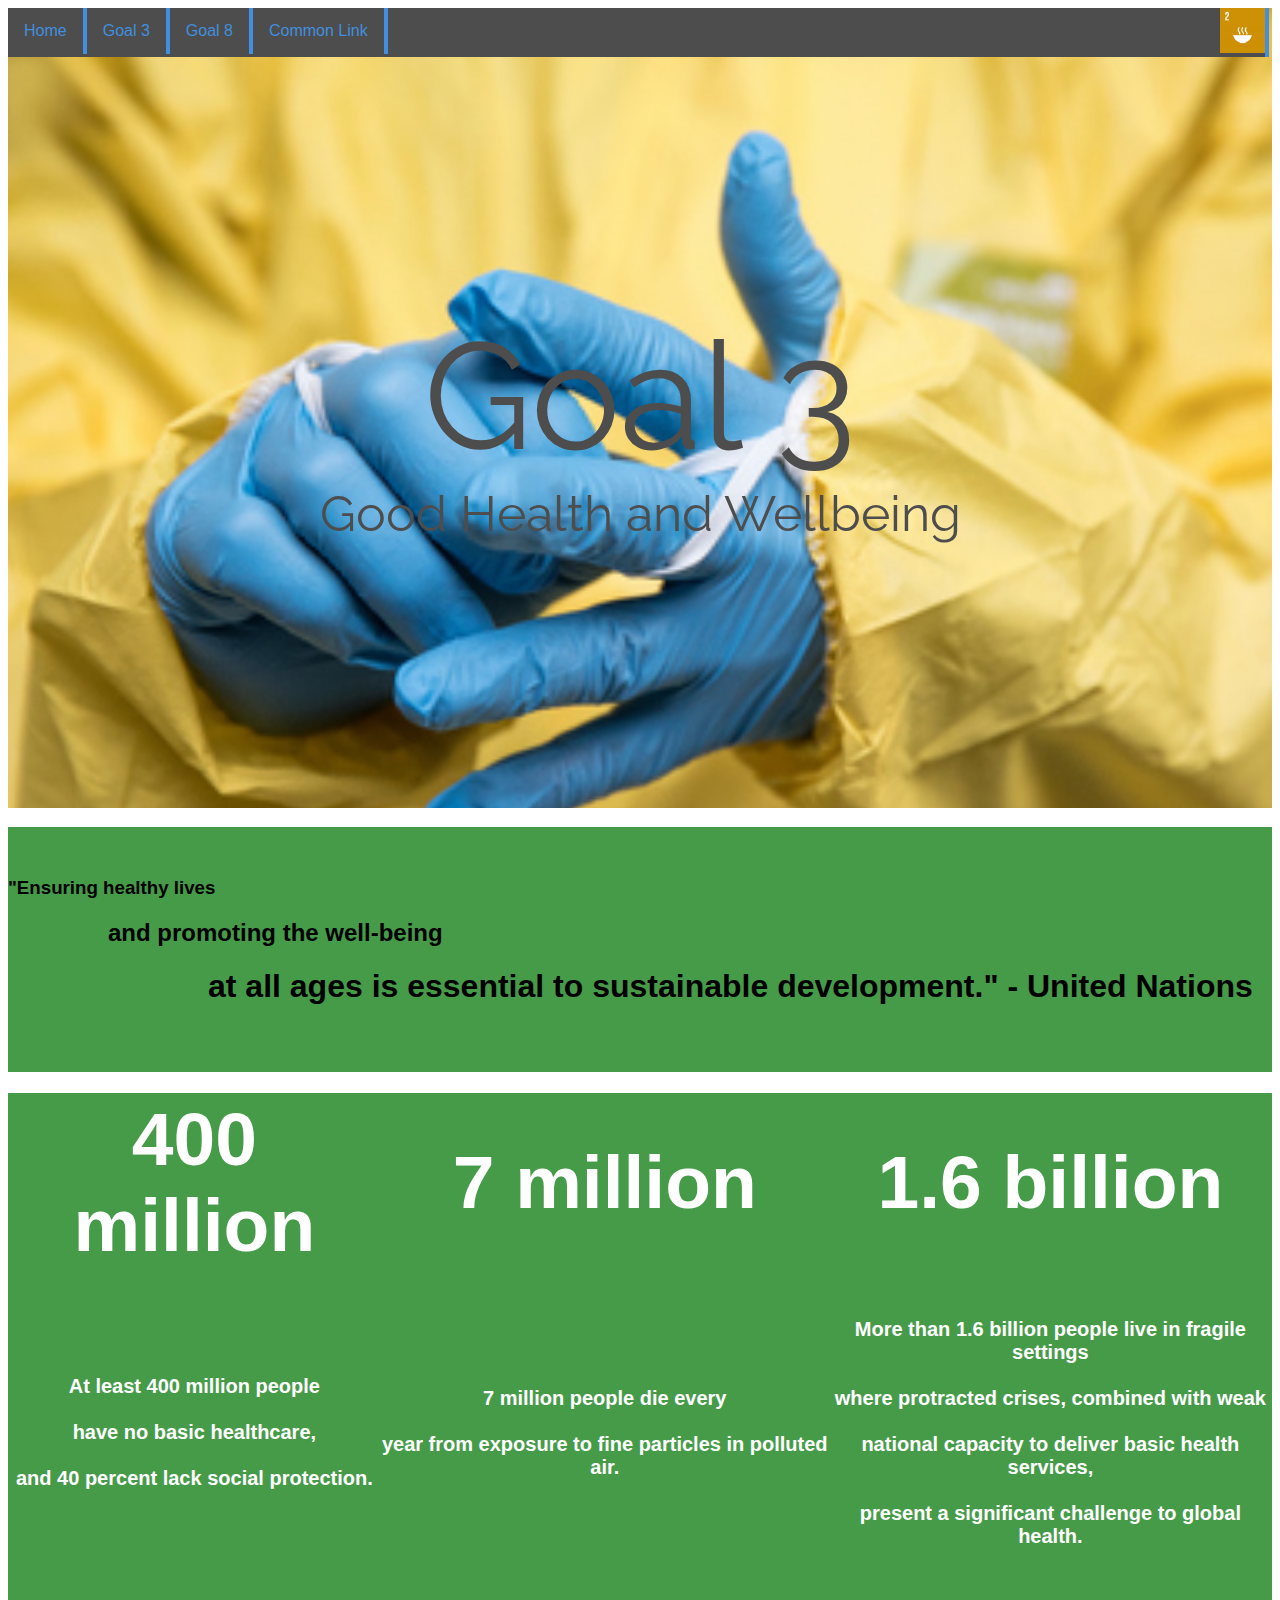
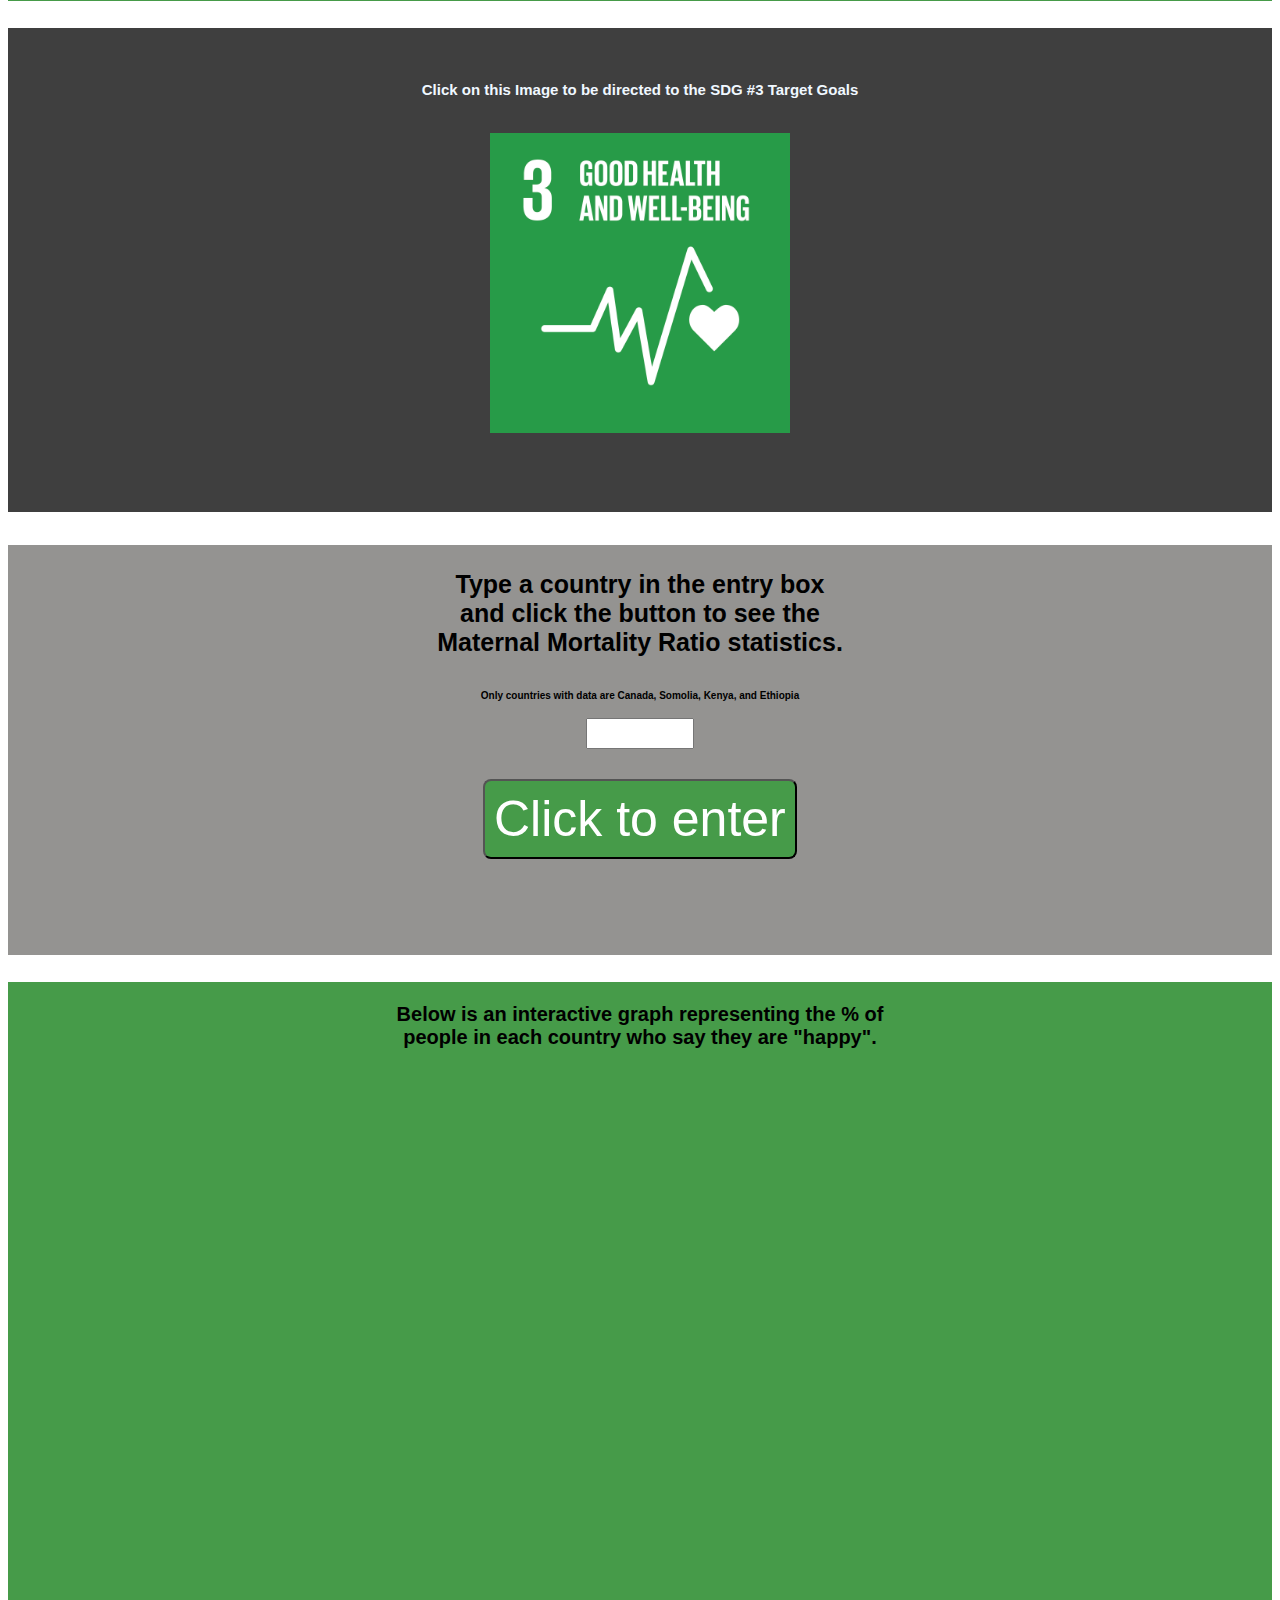
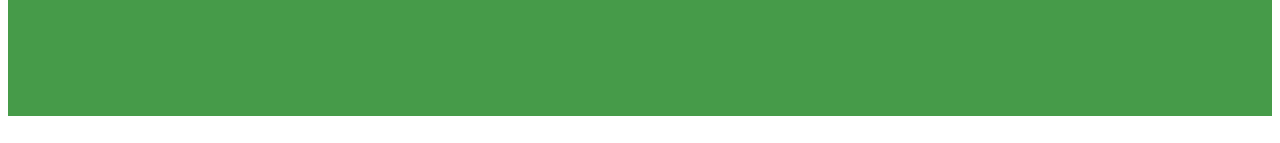
==== commit 163e55e3: "work apr 2 2020" ====
--- a/Final Project/goal3.html
+++ b/Final Project/goal3.html
@@ -44,7 +44,7 @@
         
         </div>
     
-    <div class="words" style="background-color: #418FDE">
+    <div class="words" style="background-color: #469B49">
         
         <table style="width:100%; padding-bottom: 50px">
             <tr>
--- a/Final Project/goalspages.css
+++ b/Final Project/goalspages.css
@@ -32,7 +32,7 @@
 
             th {
                 
-                color: #123030;
+                color: white;
                 font-size: 75px;
                 background-color: #469B49;
                 
@@ -40,7 +40,7 @@
 
             tr{
 
-                color: #123030;
+                color: white;
                 text-align: center;
                 font-weight: bold;
                 
@@ -50,6 +50,15 @@
 
                 font-size: 20px;
                 
+            }
+            
+            .th8{
+                
+                color: white;
+                font-size: 75px;
+                background-color: #A52745;
+
+
             }
 
 
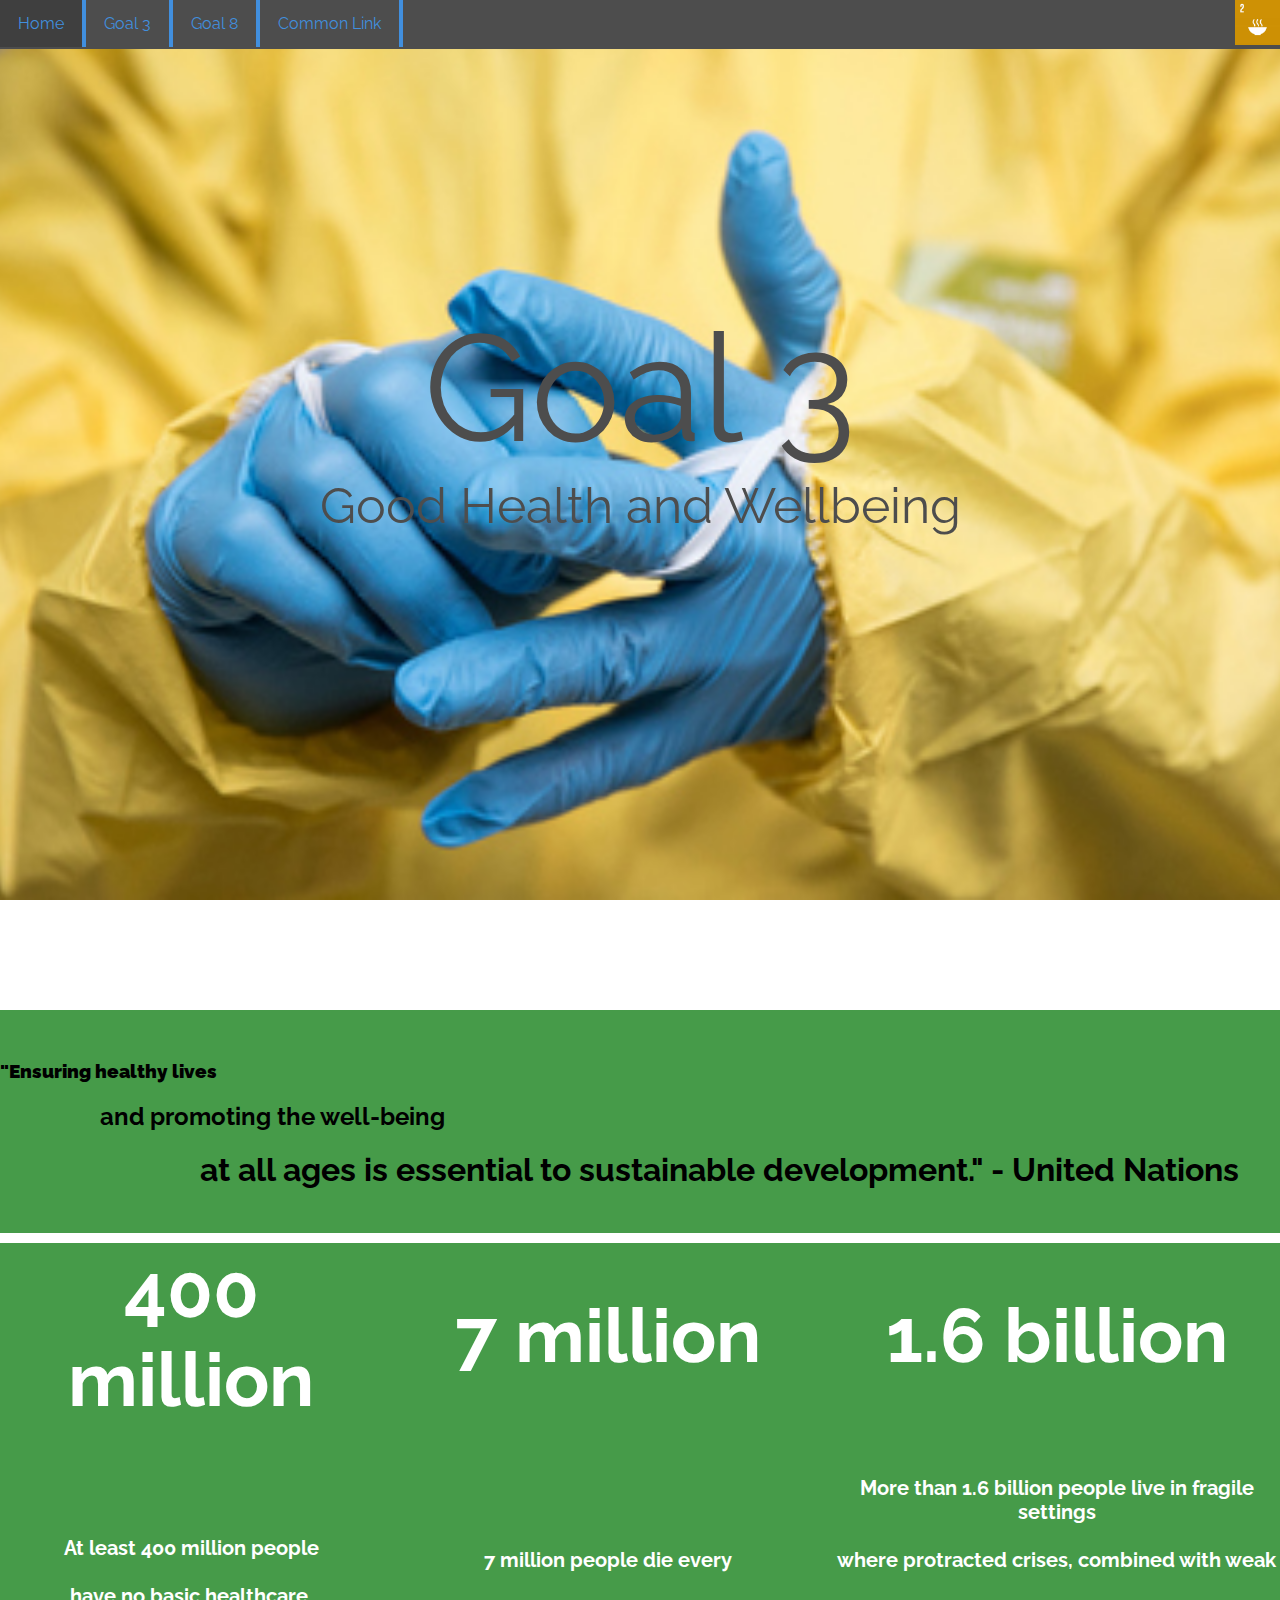
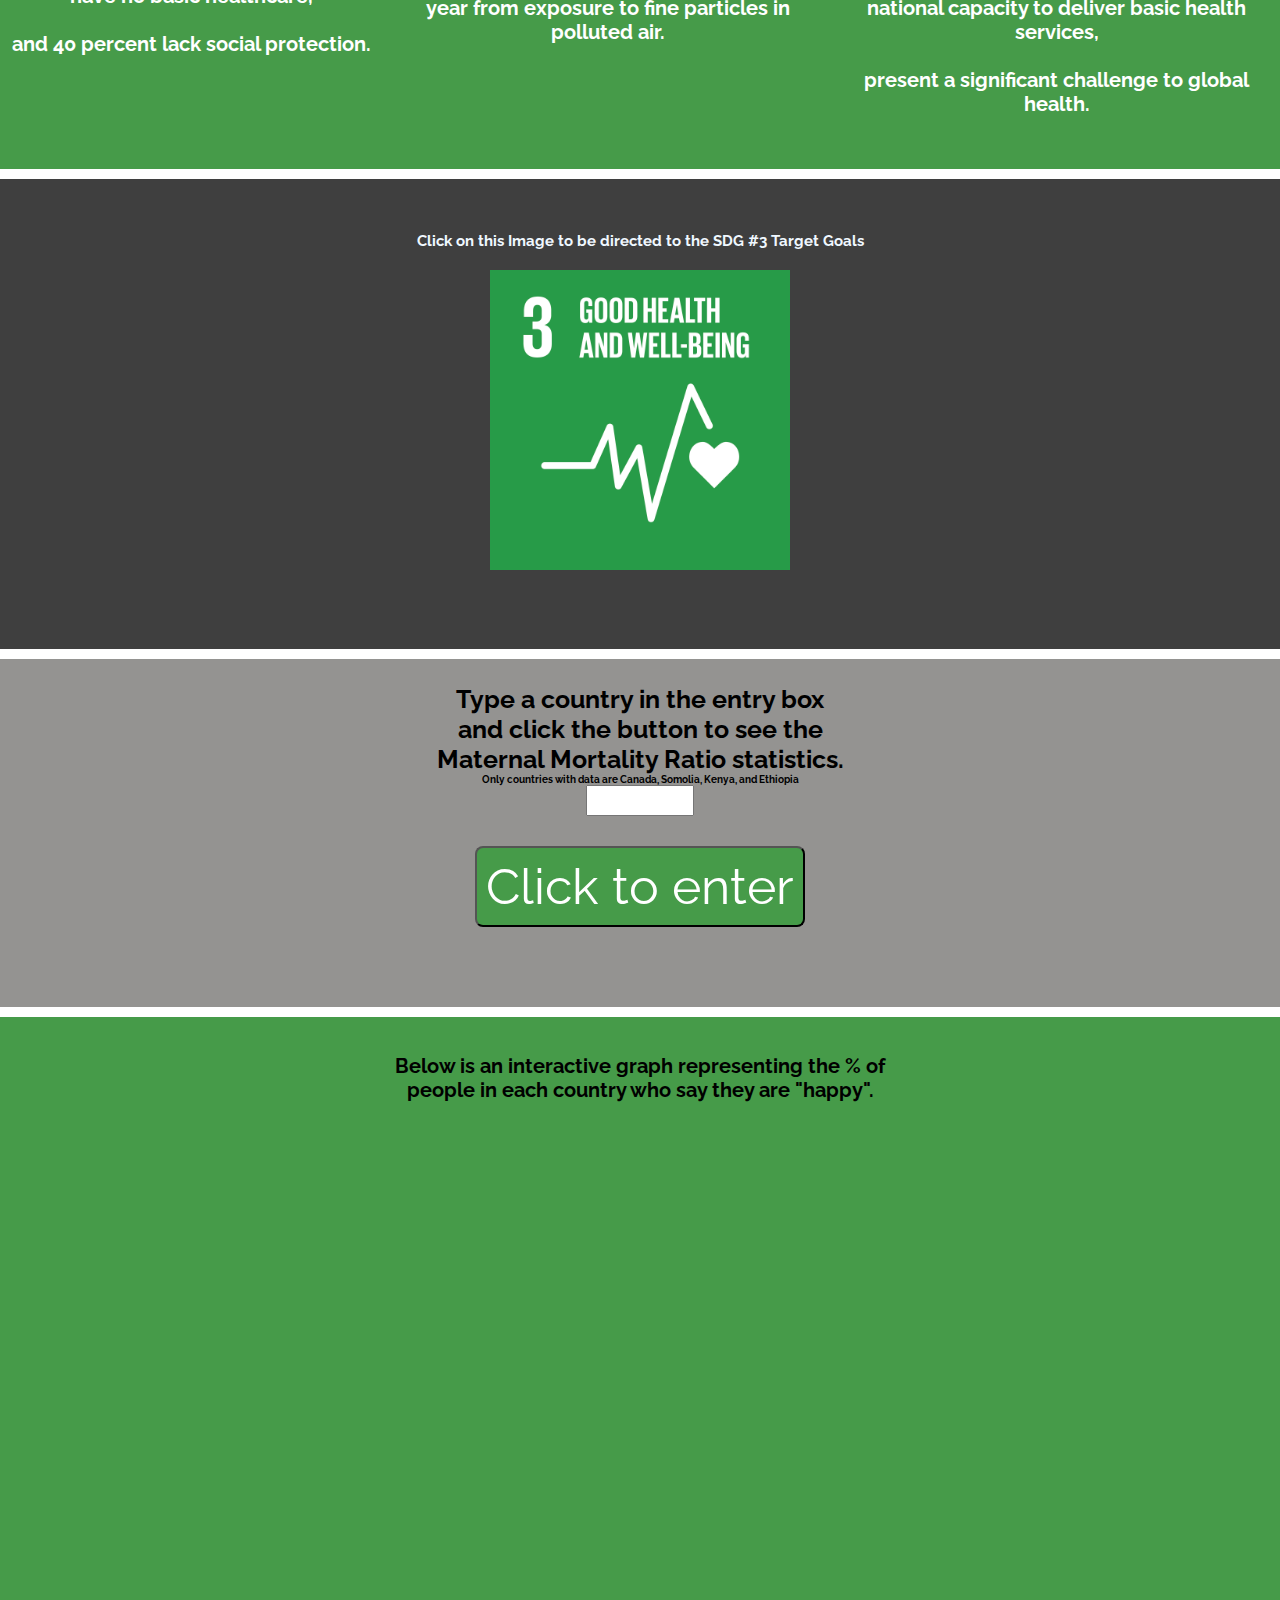
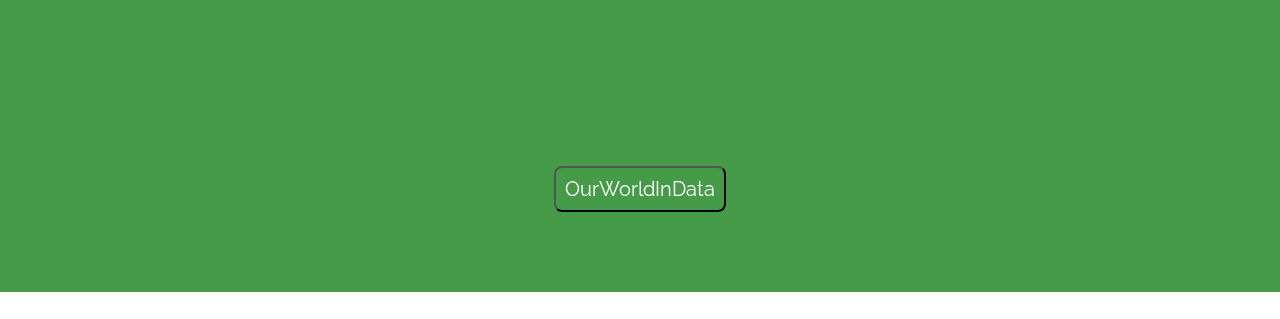
==== commit 92efbcbd: "site complete" ====
--- a/Final Project/goal3.html
+++ b/Final Project/goal3.html
@@ -8,6 +8,21 @@
 	<meta name="viewport" content="width=device-width, initial-scale=1">
     
     <link href="https://fonts.googleapis.com/css2?family=Raleway:wght@600&display=swap" rel="stylesheet">
+    
+    
+     <style>
+    
+        
+        *
+        {
+            
+            margin: 0;
+            
+        }
+    
+    
+    
+    </style>
 </head>
 <body>
 
@@ -16,7 +31,7 @@
 	<li><a href="goal3.html">Goal 3</a></li>
 	<li><a href="goal8.html">Goal 8</a></li>
 	<li><a href="commonlink.html">Common Link</a></li>
-	<li style = "float: right;"> 
+	<li style = "float: right;border-right: 0px"> 
 		<div id = "topimg">
 			<img style = "height: 45px; width: auto" src="projectimages/17-Goals.gif">
 		</div>
@@ -32,10 +47,10 @@
     </div>
     
 			
-    <div class="words" style="background-color: #469B49">
+    <div class="words" style="background-color: #469B49; margin-top: 10px">
            
-           <h3 style="padding-top: 50px"><strong>"Ensuring healthy lives</strong></h3>
-           <h2 style="padding-left: 100px">and promoting the well-being</h2>
+           <h3 style="padding-top: 50px; padding-bottom: 20px"><strong>"Ensuring healthy lives</strong></h3>
+           <h2 style="padding-left: 100px; padding-bottom: 20px">and promoting the well-being</h2>
            <h1 style="padding-left: 200px;">at all ages is essential to sustainable development." - United Nations</h1>
        
         
@@ -44,7 +59,7 @@
         
         </div>
     
-    <div class="words" style="background-color: #469B49">
+    <div class="words" style="background-color: #469B49; margin-top: 10px">
         
         <table style="width:100%; padding-bottom: 50px">
             <tr>
@@ -66,7 +81,7 @@
 <center>
     <div class = "goalsdivs">    
         <div class="words">
-            <div style="background-color: #3F3F3F; margin-top: 27px; margin-bottom: 10px">
+            <div style="background-color: #3F3F3F; margin-top: 10px; margin-bottom: 10px">
         <p style="color: aliceblue; padding-top: 53px; font-weight: bold; font-size: 15px">Click on this Image to be directed to the SDG #3 Target Goals</p>
                 <a href="https://www.who.int/sdg/targets/en/">
 <img border="0" alt="g3img" src="projectimages/E_SDG-goals_icons-individual-rgb-03.png" width="300px" height="300px" style="padding-top: 20px; padding-bottom: 75px">
@@ -93,7 +108,7 @@
         <h5 style="font-size: 10px">Only countries with data are Canada, Somolia, Kenya, and Ethiopia</h5>
         </div>
         
-       <div class="words" style="padding-bottom: 50px; margin-bottom: 27px">
+       <div class="words" style="padding-bottom: 50px; margin-bottom: 10px">
            
         <div><input type="text" id="fname"></div>
            
@@ -109,11 +124,6 @@
             
            
         
-        
-        
-        
-        
-    
     
     
        
@@ -123,11 +133,13 @@
     
  <div style="background-color: #469B49; padding-top: 7px; padding-bottom: 50px; margin-bottom: 27px" >
      
-    <center><h1 class="words" style="font-size: 20px">Below is an interactive graph representing the % of <br> people in each country who say they are "happy".</h1></center>
+    <center><h1 class="words" style="font-size: 20px; padding-bottom: 30px; padding-top: 30px">Below is an interactive graph representing the % of <br> people in each country who say they are "happy".</h1></center>
      
    <iframe src="https://ourworldindata.org/grapher/share-of-people-who-say-they-are-happy?time=1984..2014" style="width: 100%; height: 600px; border: 0px none;"></iframe> 
     
-    </div>
+     
+   <center> <button id="goal3button" class="hvr-radial-out" style="font-size: 20px" onclick="window.location.href = 'https://ourworldindata.org/grapher/share-of-people-who-say-they-are-happy?time=1984..2014';">OurWorldInData</button>
+    </div></center>
 
 
 
--- a/Final Project/goalspages.css
+++ b/Final Project/goalspages.css
@@ -1,12 +1,37 @@
-
-			ul {
+            .grid-container {
+                display: grid;
+                grid-template-columns: 720px 720px;
+                justify-content: space-evenly;
+                
+            }
+
+            .grid-container > div {
+
+
+                background-color: #FFFFFF
+            }
+
+
+            .textgrad {
+                  background-image: -webkit-linear-gradient(to right, #4C9F38, #A32642 );
+                  background-image: gradient(to right, #4C9F38, #A32642);
+                  color:transparent;
+                  -webkit-background-clip: text;
+                  background-clip: text;
+                }
+
+
+
+
+
+            ul {
 	  			list-style-type: none;
 	  			margin: 0;
 	  			padding: 0;
 	  			overflow: hidden;
 	  			background-color: #4D4D4D;
 	  			position: fixed;
-	  			width: 98.5%;
+	  			width: 100%;
                 z-index: 10000;
 			}
 
@@ -19,9 +44,9 @@
 			  	display: block;
 			  	color: #418FDE;
 			  	text-align: center;
-			 	padding: 14px 16px;
+			 	padding: 14px 18px;
 			  	text-decoration: none;
-                font-family: 'Nunito Sans', sans-serif;
+                font-family: 'Raleway', sans-serif;
 			  
 			}
 
@@ -61,13 +86,19 @@
 
             }
 
+            .td8 {
+                font-size: 17px
+
+
+            }
+
 
 		.hometitletext{
 
 			color: #232222;
 			font-size: 150px;
 			text-align: center;
-			font-family: 'Nunito Sans', sans-serif;
+			font-family: 'Raleway', sans-serif;
 
 			
 		}
@@ -92,7 +123,7 @@
 			padding: 9px;
 			border-radius: 8px;
 			margin: 30px;
-			font-family: 'Nunito Sans', sans-serif;
+			font-family: 'Raleway', sans-serif;
 
 
 
@@ -107,7 +138,7 @@
 			padding: 9px;
 			border-radius: 8px;
 			margin: 30px;
-			font-family: 'Nunito Sans', sans-serif;
+			font-family: 'Raleway', sans-serif;
 
 		}
 
@@ -120,13 +151,31 @@
 			padding: 9px;
 			border-radius: 8px;
 			margin: 30px;
-			font-family: 'Nunito Sans', sans-serif;
+			font-family: 'Raleway', sans-serif;
 
 		}
 
         .goalsdivs {
             
             background-color: #949391;
+            
+        }
+
+        .goalsdivsgradww {
+            
+            background-image: linear-gradient(#F4EBDD, #FFFFFF);
+            
+        }
+        .goalsdivswhite {
+            
+            background-color: #FFFFFF;
+            
+        }
+
+
+        .goal3div {
+            
+            background-color: #469B49;
             
         }
 
@@ -143,7 +192,7 @@
 		.parallax {
 
 			
-			min-height: 800px;
+			min-height: 1000px;
 			background-attachment: fixed;
 		  	background-position: center;
 		  	background-repeat: no-repeat;
@@ -173,7 +222,29 @@
     
         }
 
-		
+		#parallaxCL2 {
+    			
+            background-image: url("projectimages/doa_un.jpg");
+
+    
+        }
+
+        #parallaxCL3 {
+    			
+            background-image: url("projectimages/black3.jpg");
+            
+
+    
+        }
+
+
+        #parallaxCLGL3{
+            
+            background-image: url(projectimages/GOAL3-GOOD-HEALTH.jpg);
+            background-size: auto
+    
+    
+        }
 
 		#smallimg {
 
@@ -194,7 +265,7 @@
         #results {
             
             text-align: center;
-            font-family: 'Nunito Sans', sans-serif;
+            font-family: 'Raleway', sans-serif;
         }
 
         #fname {
@@ -252,7 +323,7 @@
 
         .words {
     
-            font-family: 'Nunito Sans', sans-serif;
+            font-family: 'Raleway', sans-serif;
     
         }
 
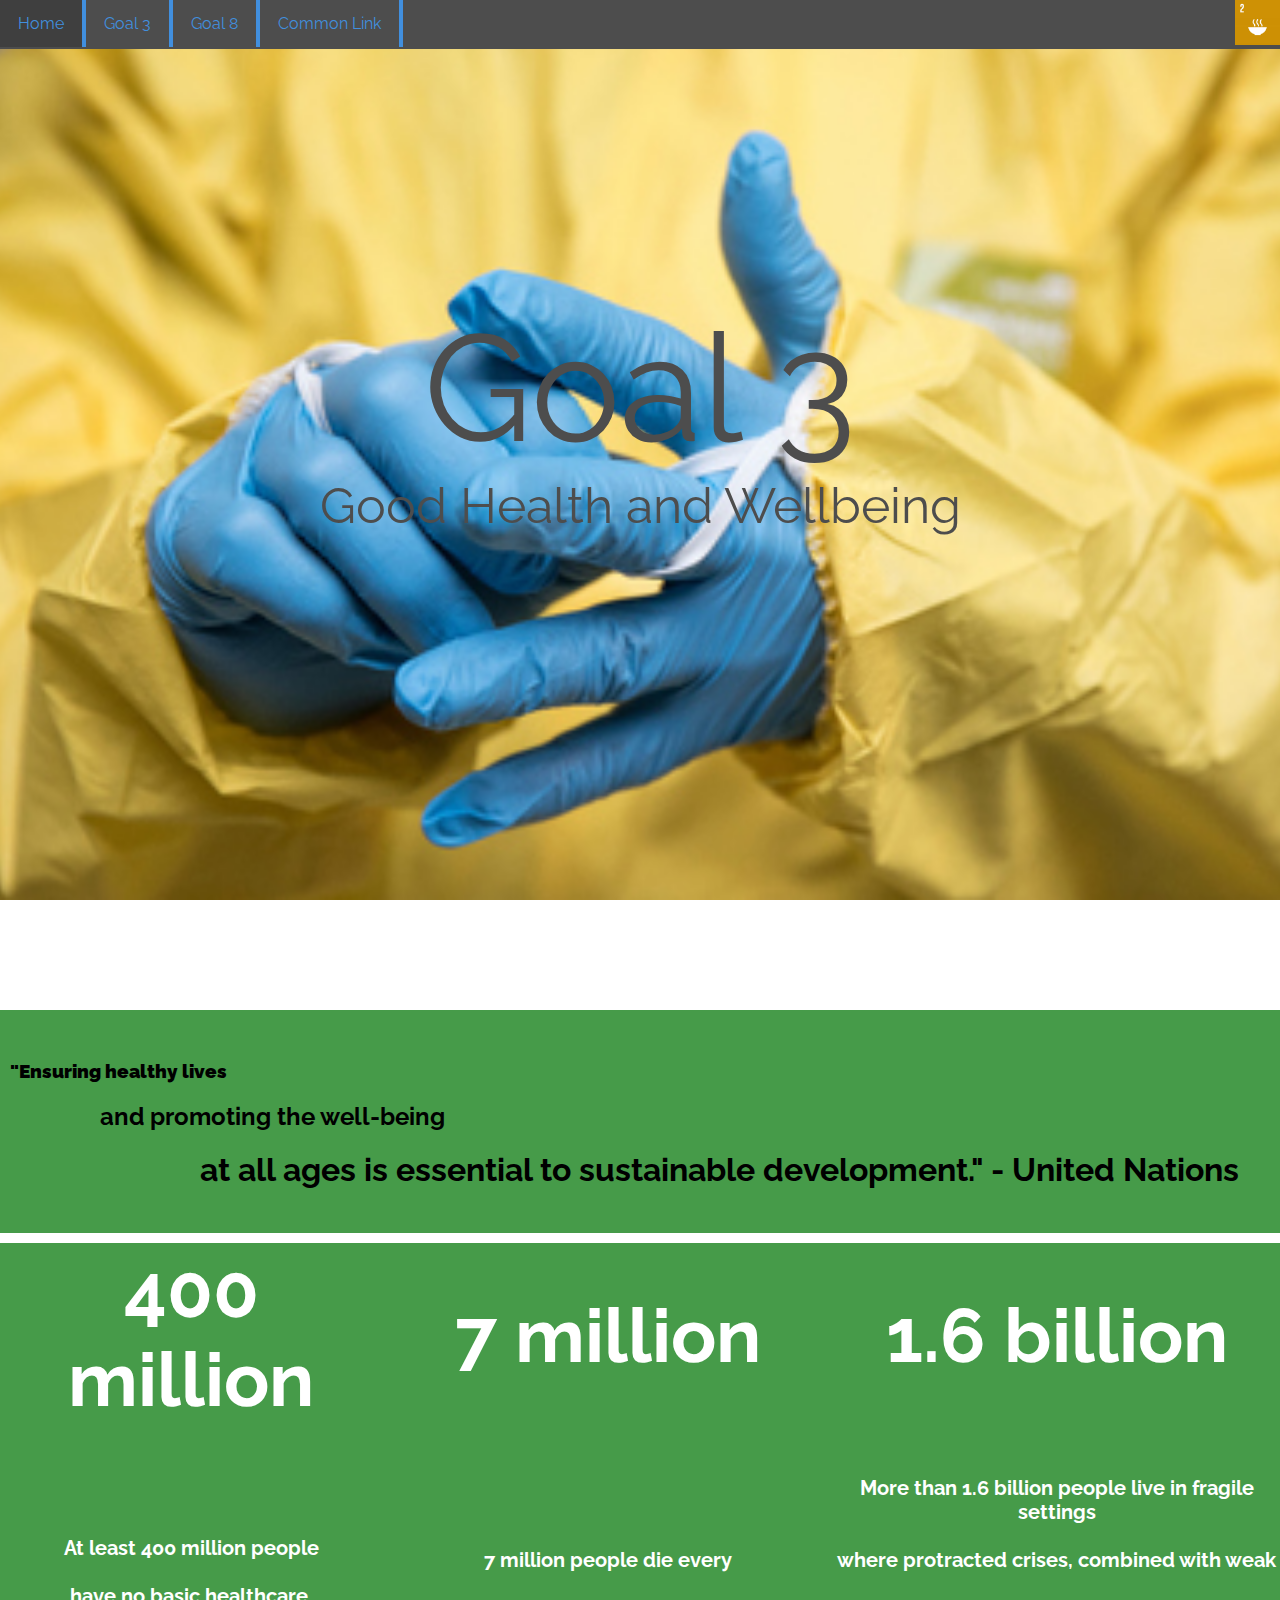
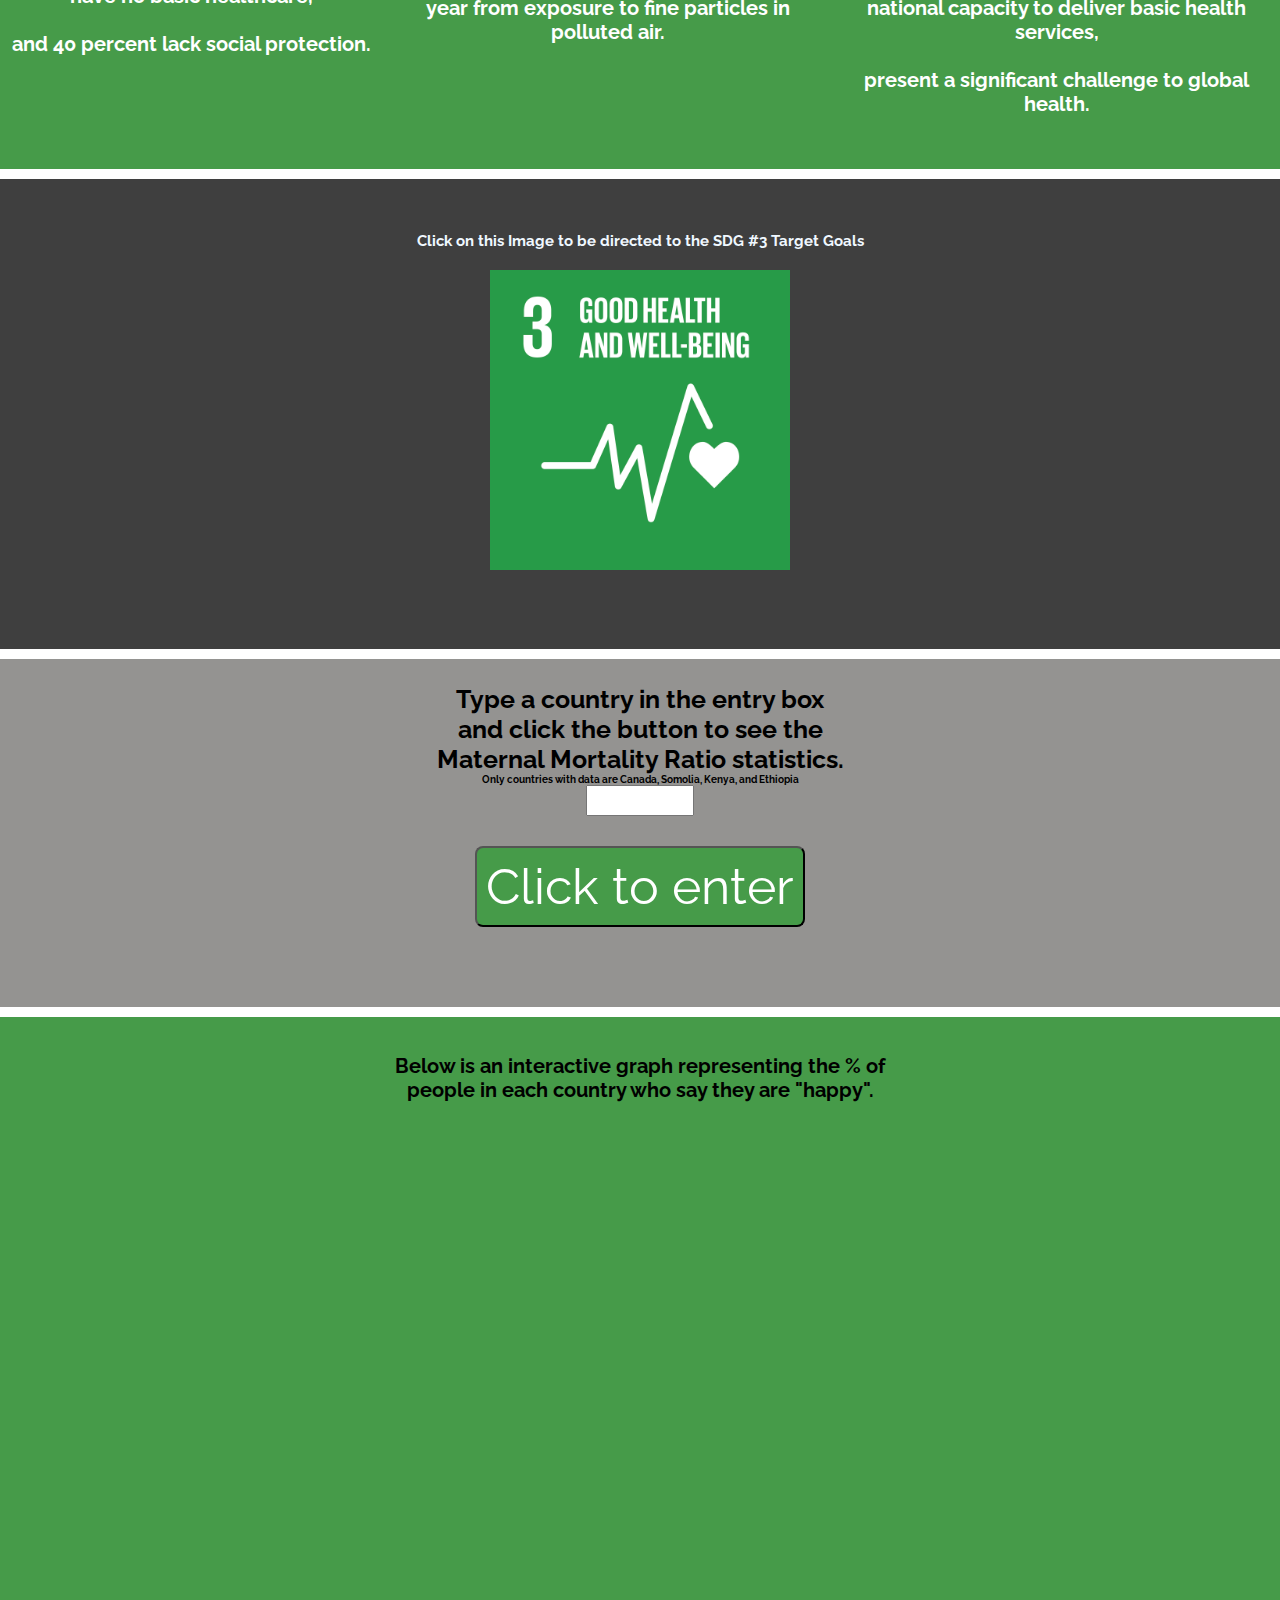
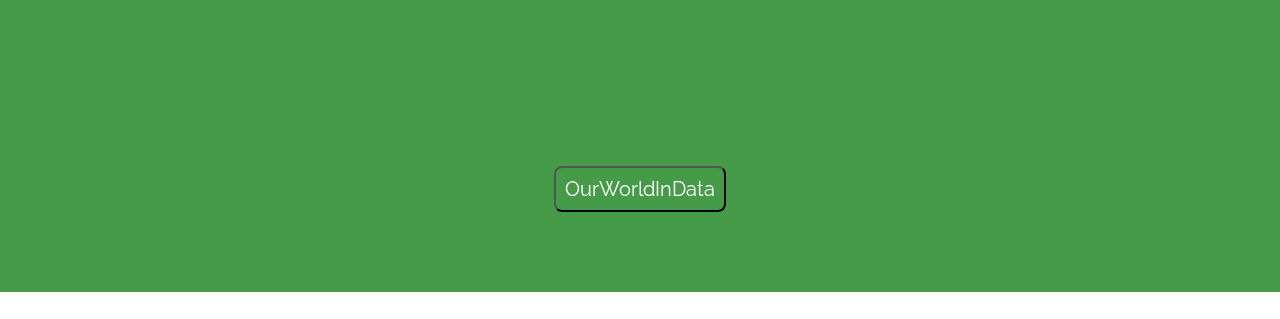
==== commit e0697dc9: "website done" ====
--- a/Final Project/goal3.html
+++ b/Final Project/goal3.html
@@ -49,7 +49,7 @@
 			
     <div class="words" style="background-color: #469B49; margin-top: 10px">
            
-           <h3 style="padding-top: 50px; padding-bottom: 20px"><strong>"Ensuring healthy lives</strong></h3>
+           <h3 style="padding-top: 50px; padding-bottom: 20px; padding-left: 10px"><strong>"Ensuring healthy lives</strong></h3>
            <h2 style="padding-left: 100px; padding-bottom: 20px">and promoting the well-being</h2>
            <h1 style="padding-left: 200px;">at all ages is essential to sustainable development." - United Nations</h1>
        
--- a/Final Project/goalspages.css
+++ b/Final Project/goalspages.css
@@ -144,7 +144,7 @@
 
 		#commonlinkbtn{
 
-			background-color: #949391;
+			background-color: #418FDE;
 			vertical-align: middle;
 			color: white;
 			font-size: 50px;
